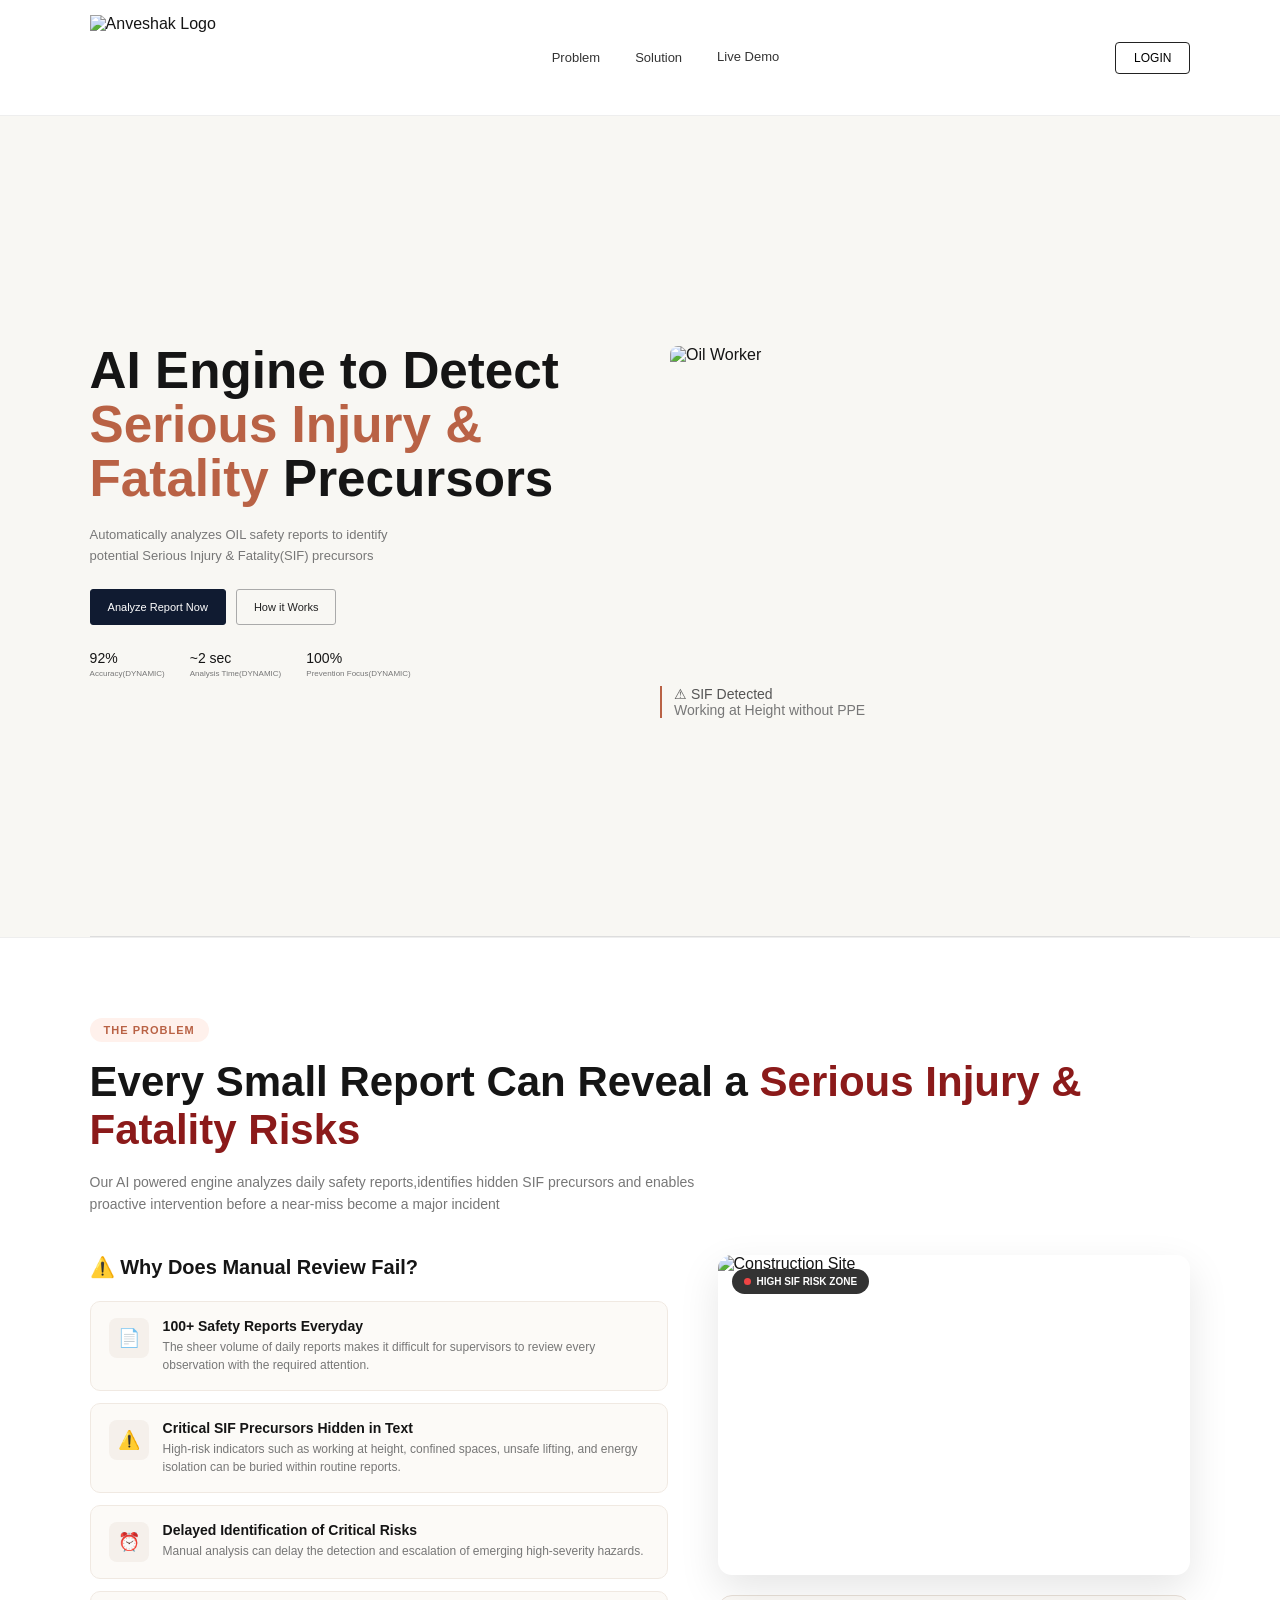
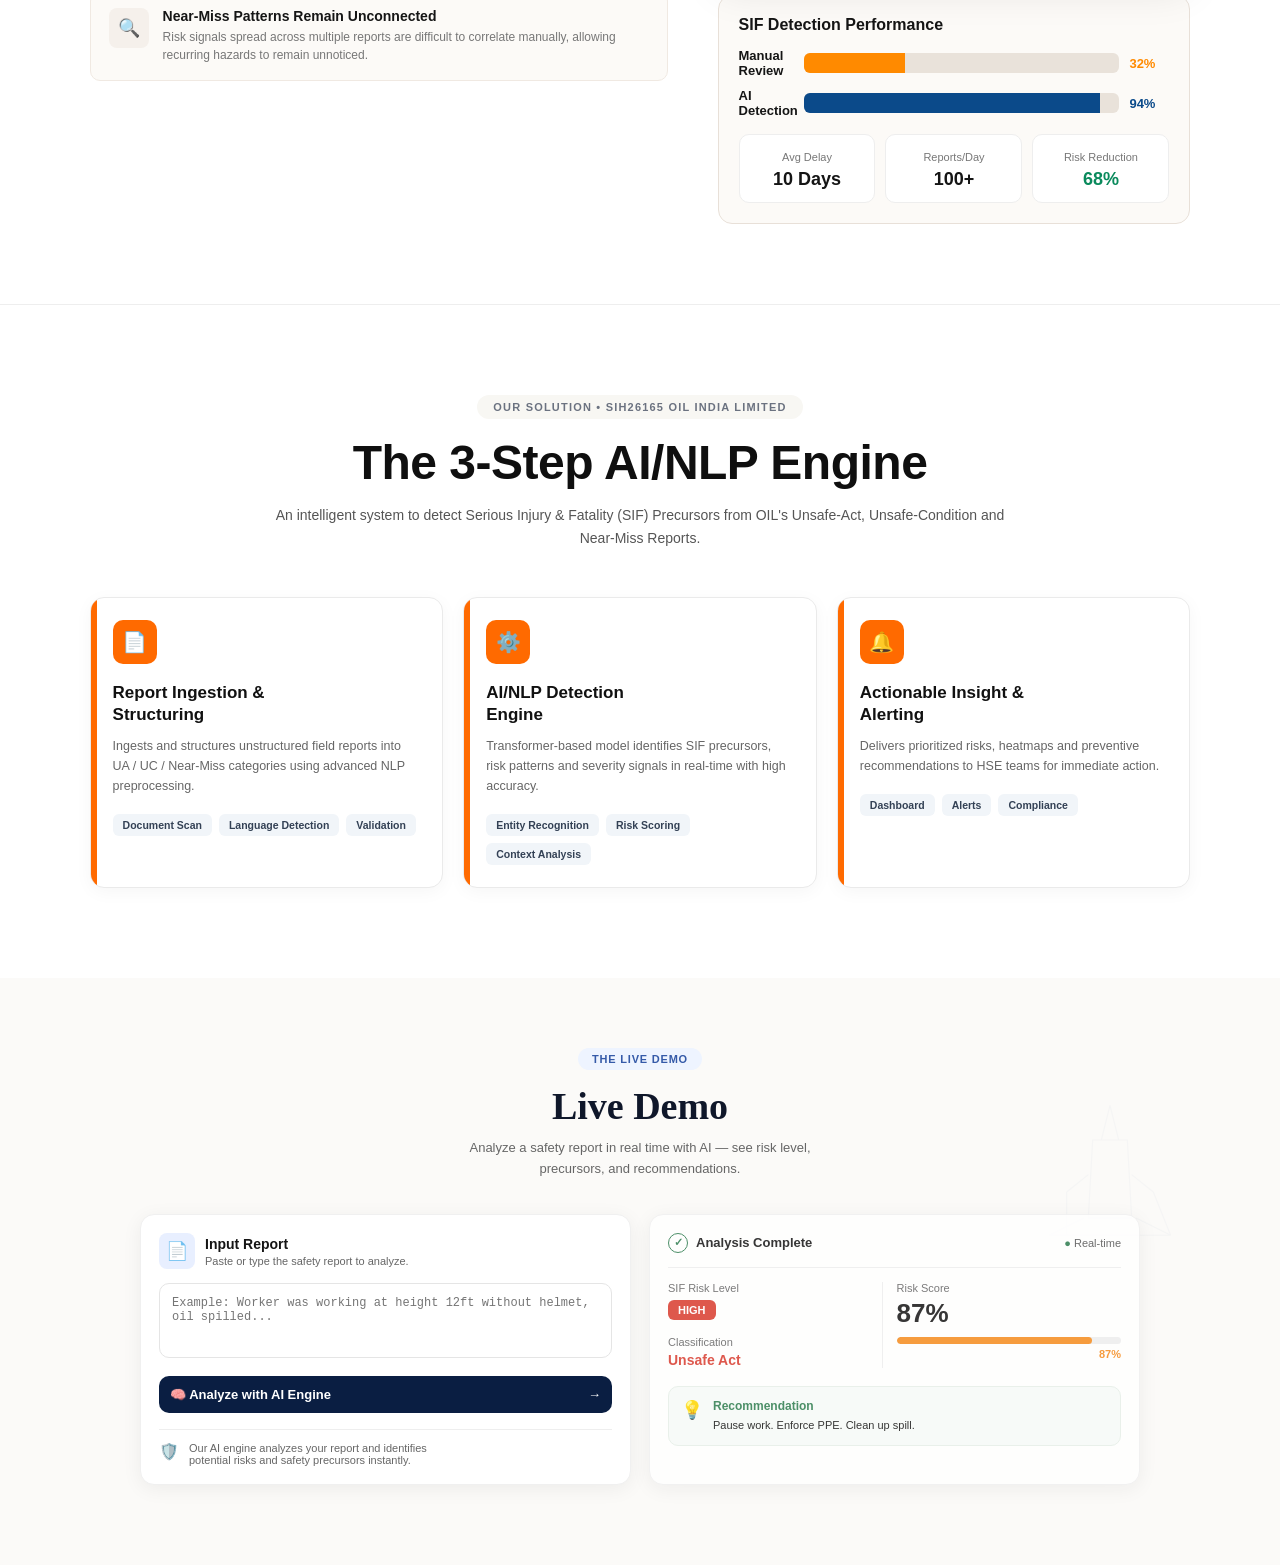
==== index.html @ 00604337 "add index.html" ====
<!DOCTYPE html>
<html lang="en">
<head>
    <meta charset="UTF-8">
    <meta name="viewport" content="width=device-width, initial-scale=1.0">
    <title>Anveshak</title>
    <style>
        *{margin:0;padding:0;box-sizing:border-box}body{font-family:Arial,Helvetica,sans-serif;background:#f8f7f3;color:#151515;overflow-x:hidden}
        header{width:100%;padding:15px 7%;display:flex;align-items:center;justify-content:space-between;background:#fff;position:sticky;top:0;z-index:100;border-bottom:1px solid #eee}
        .logo-img{height:85px;width:auto;object-fit:contain}
        nav{display:flex;gap:35px;align-items:center}
        nav a{text-decoration:none;color:#333;font-size:13px;font-weight:400;transition:.3s}
        nav a:hover{color:#b55e42}
        nav a.active{color:#333;font-weight:400;border-bottom:none;padding-bottom:3px}
        .login-btn{padding:8px 18px;border:1px solid #222;border-radius:4px;background:transparent;cursor:pointer;font-size:12px}
        .hero{min-height:calc(100vh - 80px);display:flex;align-items:center;justify-content:space-between;gap:60px;padding:50px 7% 80px}
        .hero-content{width:48%}.hero-title{font-size:clamp(32px,4vw,52px);line-height:1.05;font-weight:700;margin-bottom:20px}.hero-title .orange{color:#b96245}
        .description{max-width:560px;color:#777;font-size:13px;line-height:1.6;margin-bottom:22px}
        .buttons{display:flex;gap:10px;margin-bottom:25px}.primary-btn,.secondary-btn{padding:11px 17px;border-radius:3px;font-size:11px;cursor:pointer;transition:.3s}
        .primary-btn{background:#101b31;color:#fff;border:1px solid #101b31}.primary-btn:hover{background:#24324e}
        .secondary-btn{background:transparent;color:#222;border:1px solid #aaa}.secondary-btn:hover{background:#eee}
        .stats{display:flex;gap:25px}.stat{display:flex;flex-direction:column}.stat-number{font-size:14px;font-weight:500;margin-bottom:3px}.stat-label{font-size:8px;color:#777}
        .hero-image-section{width:48%;position:relative}.image-box{width:100%;height:330px;overflow:hidden;position:relative;border-radius:8px}.image-box img{width:100%;height:100%;object-fit:cover;display:block}
        .image-caption{position:absolute;left:-10px;bottom:-42px;border-left:2px solid #b96245;padding-left:12px;font-size:14px;color:#777}.image-caption strong{color:#555;font-weight:500}
        .bottom-line{width:86%;height:1px;background:#ddd;margin:0 auto}
        @media (max-width:850px){header{padding:14px 5%}nav{gap:15px}.hero{flex-direction:column;padding:40px 5%}.hero-content,.hero-image-section{width:100%}.hero-title{font-size:38px}.image-box{height:300px}.logo-img{height:60px}}
        @media (max-width:550px){nav{display:none}.hero-title{font-size:32px}.stats{gap:18px}.image-box{height:230px}}
        .slide2-problem{padding:80px 7%;background:#fff;border-top:1px solid #eee}
        .slide2-badge{display:inline-block;background:#fff1ec;color:#b96245;padding:6px 14px;border-radius:20px;font-size:11px;font-weight:800;letter-spacing:1px}
        .slide2-title{font-size:clamp(28px,3.5vw,42px);font-weight:800;line-height:1.15;margin:16px 0}.slide2-title span{color:#8b1a1a}
        .slide2-subtitle{color:#777;font-size:14px;line-height:1.6;margin-bottom:40px;max-width:650px}
        .slide2-grid{display:grid;grid-template-columns:1.1fr 0.9fr;gap:50px;align-items:start}
        .slide2-review-title{font-size:20px;font-weight:700;margin-bottom:22px}
        .slide2-card{display:flex;gap:14px;padding:16px 18px;border:1px solid #f0e9e2;border-radius:10px;background:#fcfaf7;margin-bottom:12px;transition:.3s}
        .slide2-icon{min-width:40px;height:40px;border-radius:8px;display:grid;place-items:center;font-size:18px;background:#f5f0eb}
        .slide2-card h4{font-size:14px;font-weight:600;margin-bottom:4px}.slide2-card p{font-size:12px;color:#777;line-height:1.5}
        .slide2-img-box{width:100%;height:320px;border-radius:14px;overflow:hidden;position:relative;box-shadow:0 15px 40px rgba(0,0,0,.1)}.slide2-img-box img{width:100%;height:100%;object-fit:cover}
        .slide2-risk{position:absolute;top:14px;left:14px;background:rgba(0,0,0,.8);color:#fff;padding:7px 12px;border-radius:20px;font-size:10px;font-weight:600;display:flex;align-items:center;gap:6px}
        .slide2-dot{width:7px;height:7px;background:#ef4444;border-radius:50%;animation:slide2blink 1.5s infinite}@keyframes slide2blink{0%,100%{opacity:1}50%{opacity:.3}}
        .analytics-box{margin-top:20px;border:1px solid #e8e0d8;border-radius:14px;padding:20px;background:#fcfaf7}
        .analytics-title{font-size:16px;font-weight:700;margin-bottom:14px}.bar-row{display:flex;align-items:center;gap:10px;margin-bottom:10px;font-size:13px}
        .bar-label{width:55px;font-weight:600}.bar-track{flex:1;height:20px;background:#e9e2da;border-radius:6px;overflow:hidden}
        .bar-fill-manual{width:32%;height:100%;background:#ff8a00}.bar-fill-ai{width:94%;height:100%;background:#0b4a8a}.bar-value{width:40px;font-weight:700}
        .stats-mini{display:grid;grid-template-columns:repeat(3,1fr);gap:10px;margin-top:16px}.mini-card{background:#fff;border:1px solid #eee;border-radius:10px;padding:12px;text-align:center}.mini-card small{font-size:11px;color:#777}.mini-card b{display:block;font-size:18px;margin-top:4px}
        @media(max-width:850px){.slide2-grid{grid-template-columns:1fr}.slide2-img-box{height:300px}}
        .slide3-solution{padding:90px 7%;background:#fff;border-top:1px solid #eee;text-align:center}
        .slide3-badge{display:inline-block;background:#f8f7f3;color:#6b7280;padding:6px 16px;border-radius:20px;font-size:11px;font-weight:700;letter-spacing:1.2px;margin-bottom:18px}
        .slide3-title{font-size:clamp(32px,4vw,48px);font-weight:900;color:#0f0f0f;line-height:1.1;margin-bottom:14px;letter-spacing:-0.5px}
        .slide3-subtitle{color:#555;font-size:14px;line-height:1.6;max-width:760px;margin:0 auto 48px auto}
        .slide3-grid{display:grid;grid-template-columns:repeat(3,1fr);gap:20px;text-align:left}
        .slide3-card{border:1px solid #eaeaea;border-radius:14px;background:#fff;padding:22px;position:relative;overflow:hidden;box-shadow:0 4px 18px rgba(0,0,0,.04);transition:.4s}
        .slide3-card:hover{box-shadow:0 12px 30px rgba(0,0,0,.08);transform:translateY(-4px)}
        .slide3-card::before{content:'';position:absolute;left:0;top:0;width:6px;height:100%;background:#ff6a00}
        .slide3-icon{width:44px;height:44px;border-radius:10px;background:#ff6a00;display:grid;place-items:center;color:#fff;font-size:20px;margin-bottom:18px}
        .slide3-card h3{font-size:17px;font-weight:800;line-height:1.3;margin-bottom:10px;color:#111}
        .slide3-card p{font-size:12.5px;color:#666;line-height:1.6;margin-bottom:18px}
        .slide3-tags{display:flex;flex-wrap:wrap;gap:7px}
        .slide3-tag{font-size:10.5px;background:#f1f5f9;color:#334155;padding:5px 10px;border-radius:6px;font-weight:600}
        @media(max-width:950px){.slide3-grid{grid-template-columns:1fr;max-width:520px;margin:0 auto}}
        .slide4-live{padding:70px 7% 80px;background:#fbfaf8;border-top:none !important;border-bottom:none !important;position:relative;overflow:hidden;text-align:center}
        .slide4-badge{display:inline-block;background:#eef4ff;color:#355aa8;padding:5px 14px;border-radius:20px;font-size:11px;font-weight:700;letter-spacing:.8px;margin-bottom:14px}
        .slide4-title{font-family:Georgia,serif;font-size:38px;font-weight:900;color:#0f172a;margin-bottom:10px}
        .slide4-sub{color:#666;font-size:13px;line-height:1.6;margin-bottom:34px}
        .slide4-rig{position:absolute;right:40px;top:110px;width:260px;opacity:.12;pointer-events:none}
        .slide4-grid{display:grid;grid-template-columns:1fr 1fr;gap:18px;max-width:1000px;margin:0 auto;text-align:left}
        .slide4-card{background:#fff;border-radius:14px;padding:18px;box-shadow:0 4px 20px rgba(0,0,0,.06);border:1px solid #f0f0f0;transition:.4s}
        .slide4-card:hover{transform:translateY(-4px)}
        .slide4-icon{width:36px;height:36px;background:#e8efff;border-radius:8px;display:grid;place-items:center;font-size:18px}
        .slide4-textarea{width:100%;margin-top:14px;background:#fff;border:1px solid #e5e5e5;border-radius:10px;padding:12px;font-size:12px;min-height:75px;outline:none;resize:none}
        .slide4-btn{width:100%;margin-top:14px;background:#0a1e42;color:#fff;padding:11px;border:none;border-radius:10px;font-weight:700;font-size:13px;display:flex;justify-content:space-between;align-items:center;cursor:pointer;transition:.3s}
        .slide4-btn:hover{transform:translateY(-2px);background:#122a5a}
        .slide4-small{font-size:11px;color:#666}
        .slide4-high{background:#d93c2f;color:#fff;padding:4px 10px;border-radius:6px;font-size:11px;font-weight:700;display:inline-block}
        .slide4-bar{width:100%;height:7px;background:#eee;border-radius:10px;margin-top:8px;overflow:hidden}.slide4-fill{width:0%;height:100%;background:#f68c1e;border-radius:10px;transition:1.2s}
        .slide4-reco{margin-top:18px;background:#f7fbf8;border:1px solid #e6efe8;border-radius:10px;padding:12px;display:flex;gap:10px}
        @media(max-width:850px){.slide4-grid{grid-template-columns:1fr}.slide4-title{font-size:28px}.slide4-rig{display:none}}

        /* ===== VIDEO WALI ANIMATION - SIRF YE ADD KIYA ===== */
        @keyframes fadeUp{from{opacity:0;transform:translateY(30px)}to{opacity:1;transform:translateY(0)}}
        @keyframes slideRight{from{opacity:0;transform:translateX(40px)}to{opacity:1;transform:translateX(0)}}
        @keyframes zoomSlow{from{transform:scale(1.08)}to{transform:scale(1)}}
        .reveal{opacity:0;transform:translateY(28px);transition:0.75s cubic-bezier(.2,.8,.2,1)}
        .reveal.active{opacity:1;transform:translateY(0)}
        .reveal-d1{transition-delay:.1s}.reveal-d2{transition-delay:.2s}.reveal-d3{transition-delay:.3s}.reveal-d4{transition-delay:.4s}
        .hero-title{animation:fadeUp .9s ease both}.description{animation:fadeUp .9s .15s both}.buttons{animation:fadeUp .9s .3s both}.stats{animation:fadeUp .9s .45s both}
        .hero-image-section{animation:slideRight 1s .25s both}.image-box img{animation:zoomSlow 3s ease both}
    </style>
</head>
<body>
    <header>
        <img src="logo.png" alt="Anveshak Logo" class="logo-img">
        <nav>
            <a href="#problem">Problem</a>
            <a href="#solution">Solution</a>
            <a href="#live" class="active">Live Demo</a>
        </nav>
        <button class="login-btn" onclick="loginAlert()">LOGIN</button>
    </header>

    <main>
        <section class="hero">
            <div class="hero-content">
                <h1 class="hero-title">AI Engine to Detect <span class="orange">Serious Injury & Fatality</span> Precursors</h1>
                <p class="description">Automatically analyzes OIL safety reports to identify<br>potential Serious Injury & Fatality(SIF) precursors</p>
                <div class="buttons">
                    <button class="primary-btn" onclick="document.getElementById('live').scrollIntoView({behavior:'smooth'})">Analyze Report Now</button>
                    <button class="secondary-btn" onclick="howItWorks()">How it Works</button>
                </div>
                <div class="stats">
                    <div class="stat"><span class="stat-number">92%</span><span class="stat-label">Accuracy(DYNAMIC)</span></div>
                    <div class="stat"><span class="stat-number">~2 sec</span><span class="stat-label">Analysis Time(DYNAMIC)</span></div>
                    <div class="stat"><span class="stat-number">100%</span><span class="stat-label">Prevention Focus(DYNAMIC)</span></div>
                </div>
            </div>
            <div class="hero-image-section">
                <div class="image-box"><img src="https://images.unsplash.com/photo-1577199001468-44c049e7603f?q=80&w=1170&auto=format&fit=crop" alt="Oil Worker"></div>
                <div class="image-caption"><strong>⚠ SIF Detected</strong><br>Working at Height without PPE</div>
            </div>
        </section>
        <div class="bottom-line"></div>

        <section class="slide2-problem" id="problem">
            <span class="slide2-badge reveal">THE PROBLEM</span>
            <h2 class="slide2-title reveal reveal-d1">Every Small Report Can Reveal a <span>Serious Injury & Fatality Risks</span></h2>
            <p class="slide2-subtitle reveal reveal-d2">Our AI powered engine analyzes daily safety reports,identifies hidden SIF precursors and enables proactive intervention before a near-miss become a major incident</p>
            <div class="slide2-grid">
                <div>
                    <h3 class="slide2-review-title reveal">⚠️ Why Does Manual Review Fail?</h3>
                    <div class="slide2-card reveal"><div class="slide2-icon">📄</div><div><h4>100+ Safety Reports Everyday</h4><p>The sheer volume of daily reports makes it difficult for supervisors to review every observation with the required attention.</p></div></div>
                    <div class="slide2-card reveal reveal-d1"><div class="slide2-icon">⚠️</div><div><h4>Critical SIF Precursors Hidden in Text</h4><p>High-risk indicators such as working at height, confined spaces, unsafe lifting, and energy isolation can be buried within routine reports.</p></div></div>
                    <div class="slide2-card reveal reveal-d2"><div class="slide2-icon">⏰</div><div><h4>Delayed Identification of Critical Risks</h4><p>Manual analysis can delay the detection and escalation of emerging high-severity hazards.</p></div></div>
                    <div class="slide2-card reveal reveal-d3"><div class="slide2-icon">🔍</div><div><h4>Near-Miss Patterns Remain Unconnected</h4><p>Risk signals spread across multiple reports are difficult to correlate manually, allowing recurring hazards to remain unnoticed.</p></div></div>
                </div>
                <div class="reveal reveal-d2">
                    <div class="slide2-img-box">
                        <img src="https://plus.unsplash.com/premium_photo-1682144333631-eac578433ea1?q=80&w=1170&auto=format&fit=crop" alt="Construction Site">
                        <div class="slide2-risk"><span class="slide2-dot"></span> HIGH SIF RISK ZONE</div>
                    </div>
                    <div class="analytics-box">
                        <div class="analytics-title">SIF Detection Performance</div>
                        <div class="bar-row"><span class="bar-label">Manual Review</span><div class="bar-track"><div class="bar-fill-manual"></div></div><span class="bar-value" style="color:#ff8a00">32%</span></div>
                        <div class="bar-row"><span class="bar-label">AI Detection</span><div class="bar-track"><div class="bar-fill-ai"></div></div><span class="bar-value" style="color:#0b4a8a">94%</span></div>
                        <div class="stats-mini">
                            <div class="mini-card"><small>Avg Delay</small><b>10 Days</b></div>
                            <div class="mini-card"><small>Reports/Day</small><b>100+</b></div>
                            <div class="mini-card"><small>Risk Reduction</small><b style="color:#0a8a5c">68%</b></div>
                        </div>
                    </div>
                </div>
            </div>
        </section>

        <section class="slide3-solution reveal" id="solution">
            <div class="slide3-badge">OUR SOLUTION • SIH26165 OIL INDIA LIMITED</div>
            <h2 class="slide3-title reveal">The 3-Step AI/NLP Engine</h2>
            <p class="slide3-subtitle reveal reveal-d1">An intelligent system to detect Serious Injury & Fatality (SIF) Precursors from OIL's Unsafe-Act, Unsafe-Condition and Near-Miss Reports.</p>
            <div class="slide3-grid">
                <div class="slide3-card reveal"><div class="slide3-icon">📄</div><h3>Report Ingestion &<br>Structuring</h3><p>Ingests and structures unstructured field reports into UA / UC / Near-Miss categories using advanced NLP preprocessing.</p><div class="slide3-tags"><span class="slide3-tag">Document Scan</span><span class="slide3-tag">Language Detection</span><span class="slide3-tag">Validation</span></div></div>
                <div class="slide3-card reveal reveal-d1"><div class="slide3-icon">⚙️</div><h3>AI/NLP Detection<br>Engine</h3><p>Transformer-based model identifies SIF precursors, risk patterns and severity signals in real-time with high accuracy.</p><div class="slide3-tags"><span class="slide3-tag">Entity Recognition</span><span class="slide3-tag">Risk Scoring</span><span class="slide3-tag">Context Analysis</span></div></div>
                <div class="slide3-card reveal reveal-d2"><div class="slide3-icon">🔔</div><h3>Actionable Insight &<br>Alerting</h3><p>Delivers prioritized risks, heatmaps and preventive recommendations to HSE teams for immediate action.</p><div class="slide3-tags"><span class="slide3-tag">Dashboard</span><span class="slide3-tag">Alerts</span><span class="slide3-tag">Compliance</span></div></div>
            </div>
        </section>

        <section class="slide4-live reveal" id="live">
            <svg class="slide4-rig" viewBox="0 0 300 200" fill="none"><g stroke="#aab9d1" stroke-width="1.2" opacity="0.6"><path d="M150 20 L140 60 L160 60 L150 20 M130 60 L170 60 L175 150 L125 150 Z M125 100 L100 120 M175 100 L200 120 M120 150 L80 170 M180 150 L220 170 M100 120 L100 170 M200 120 L220 170 M80 170 L220 170"/></g></svg>
            <div class="slide4-badge">THE LIVE DEMO</div>
            <h2 class="slide4-title">Live Demo</h2>
            <p class="slide4-sub">Analyze a safety report in real time with AI — see risk level,<br>precursors, and recommendations.</p>

            <div class="slide4-grid">
                <div class="slide4-card reveal">
                    <div style="display:flex;gap:10px;align-items:center"><div class="slide4-icon">📄</div><div><b style="font-size:14px;font-weight:700">Input Report</b><div class="slide4-small" style="margin-top:2px">Paste or type the safety report to analyze.</div></div></div>
                    <textarea class="slide4-textarea" id="liveInput" placeholder="Example: Worker was working at height 12ft without helmet, oil spilled..."></textarea>
                    <button class="slide4-btn" onclick="analyzeLive()"><span>🧠 Analyze with AI Engine</span><span>→</span></button>
                    <div style="margin-top:16px;border-top:1px solid #eee;padding-top:12px;display:flex;gap:10px"><div>🛡️</div><div class="slide4-small">Our AI engine analyzes your report and identifies<br>potential risks and safety precursors instantly.</div></div>
                </div>

                <div class="slide4-card reveal reveal-d1" id="liveResult" style="opacity:0.85">
                    <div style="display:flex;justify-content:space-between;align-items:center"><div style="display:flex;gap:8px;align-items:center;font-weight:700;font-size:13px"><span style="width:20px;height:20px;border:1.5px solid #2e7d4f;border-radius:50%;display:grid;place-items:center;color:#2e7d4f;font-size:11px">✓</span> Analysis Complete</div><span style="font-size:11px;color:#555"><span style="color:#2e7d4f">●</span> Real-time</span></div>
                    <div style="border-top:1px solid #eee;margin:14px 0"></div>
                    <div style="display:grid;grid-template-columns:1fr 1.2fr;gap:14px">
                        <div><div class="slide4-small">SIF Risk Level</div><div style="margin-top:6px"><span class="slide4-high" id="liveRisk">HIGH</span></div><div style="margin-top:16px"><div class="slide4-small">Classification</div><div style="color:#d93c2f;font-weight:800;margin-top:4px;font-size:14px">Unsafe Act</div></div></div>
                        <div style="border-left:1px solid #eee;padding-left:14px"><div class="slide4-small">Risk Score</div><div style="font-size:26px;font-weight:900;margin-top:4px" id="liveScore">87%</div><div class="slide4-bar"><div class="slide4-fill" id="liveFill"></div></div><div style="text-align:right;color:#f68c1e;font-size:11px;font-weight:700;margin-top:4px">87%</div></div>
                    </div>
                    <div class="slide4-reco"><div style="font-size:18px">💡</div><div><div style="color:#2e7d4f;font-size:12px;font-weight:700">Recommendation</div><div style="font-size:11px;margin-top:4px;line-height:1.5">Pause work. Enforce PPE. Clean up spill.</div></div></div>
                </div>
            </div>
        </section>
    </main>

    <script>
        function howItWorks(){alert("AI analyzes Unsafe Acts, Unsafe Conditions and Near-Miss reports using NLP.")}
        function loginAlert(){alert("Login page will open here.")}
        function analyzeLive(){
            let t=document.getElementById('liveInput').value.trim();
            if(!t){alert('Please paste a report');return;}
            let s=t.toLowerCase().includes('height')||t.toLowerCase().includes('helmet')?87:68;
            document.getElementById('liveResult').style.opacity='1';
            document.getElementById('liveScore').innerText=s+'%';
            document.getElementById('liveFill').style.width=s+'%';
            document.getElementById('liveRisk').innerText=s>80?'HIGH':'MEDIUM';
            document.getElementById('liveRisk').style.background=s>80?'#d93c2f':'#e67e22';
        }
        const reveals=document.querySelectorAll('.reveal');
        const obs=new IntersectionObserver((entries)=>{
            entries.forEach(e=>{
                if(e.isIntersecting){e.target.classList.add('active');obs.unobserve(e.target);}
            });
        },{threshold:0.15});
        reveals.forEach(r=>obs.observe(r));
        window.addEventListener('load',()=>{
            setTimeout(()=>{document.getElementById('liveFill').style.width='87%'},800);
        });
    </script>
</body>
</html>
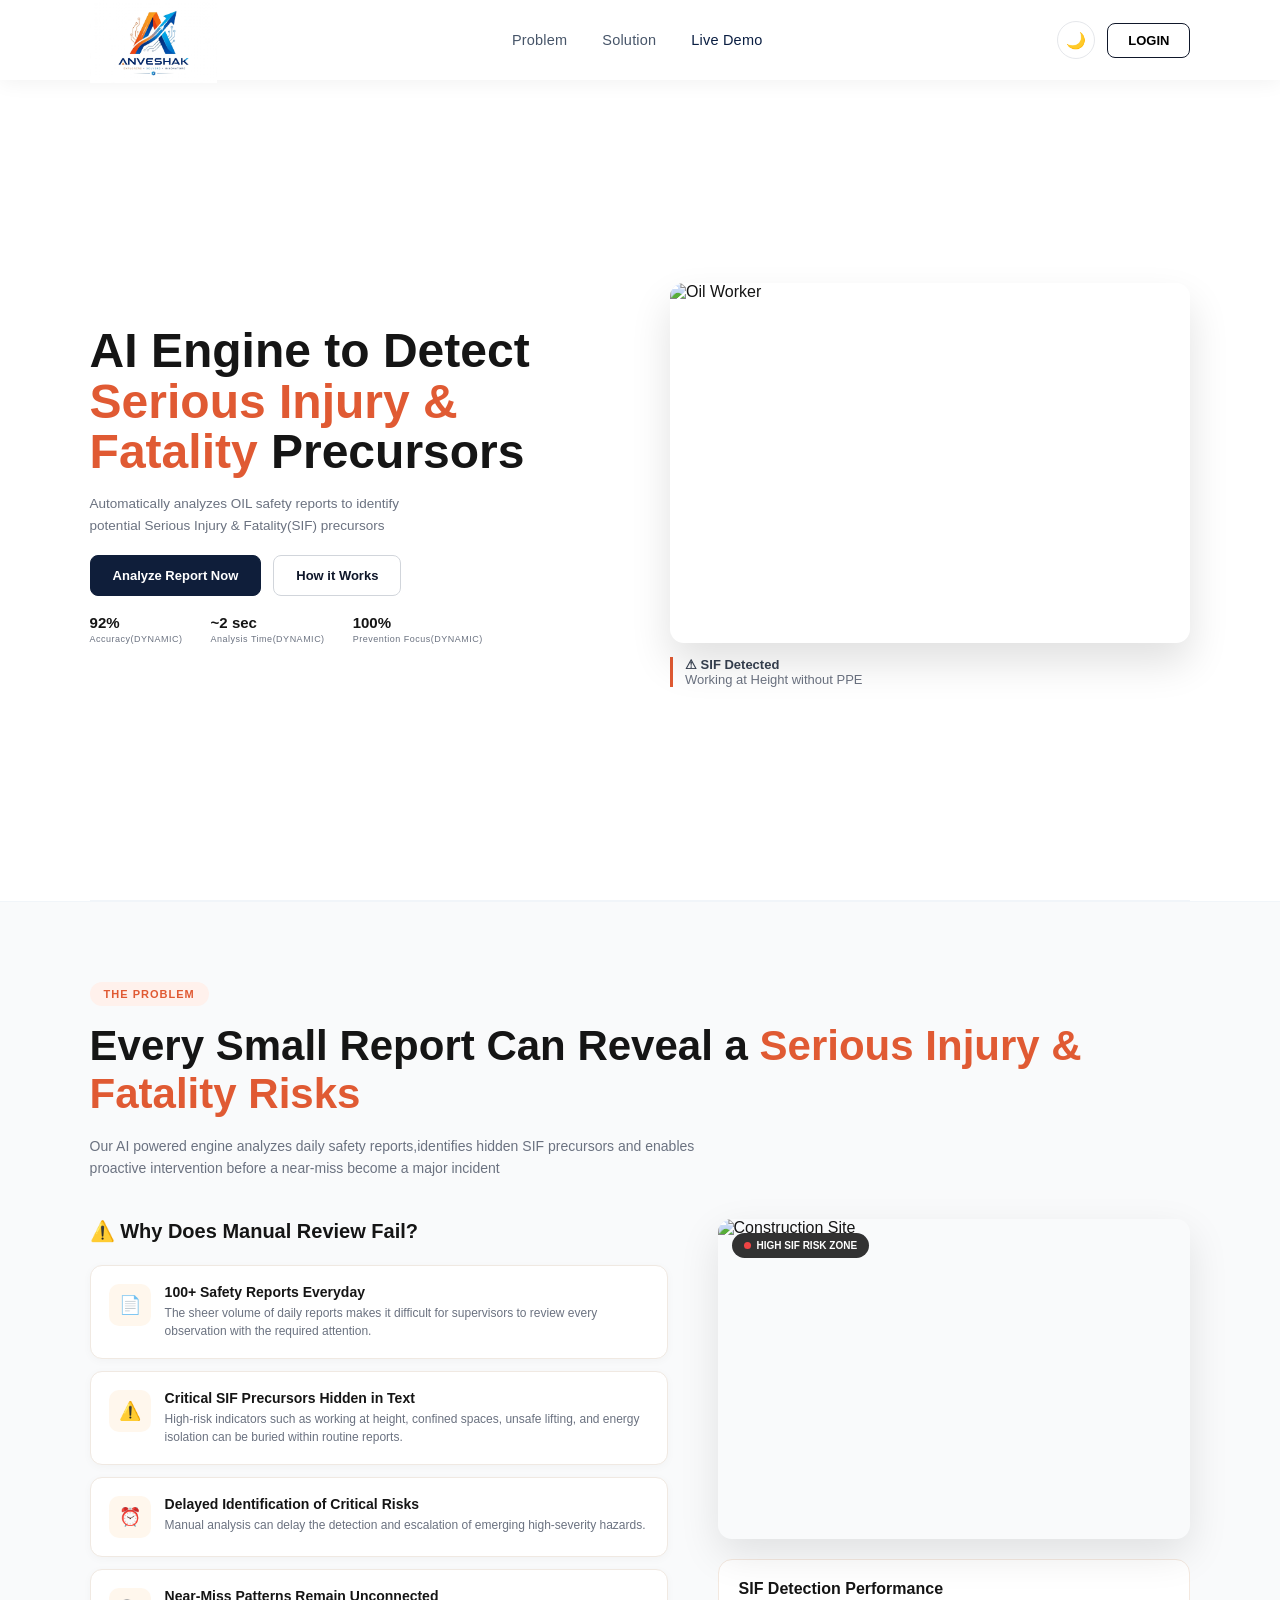
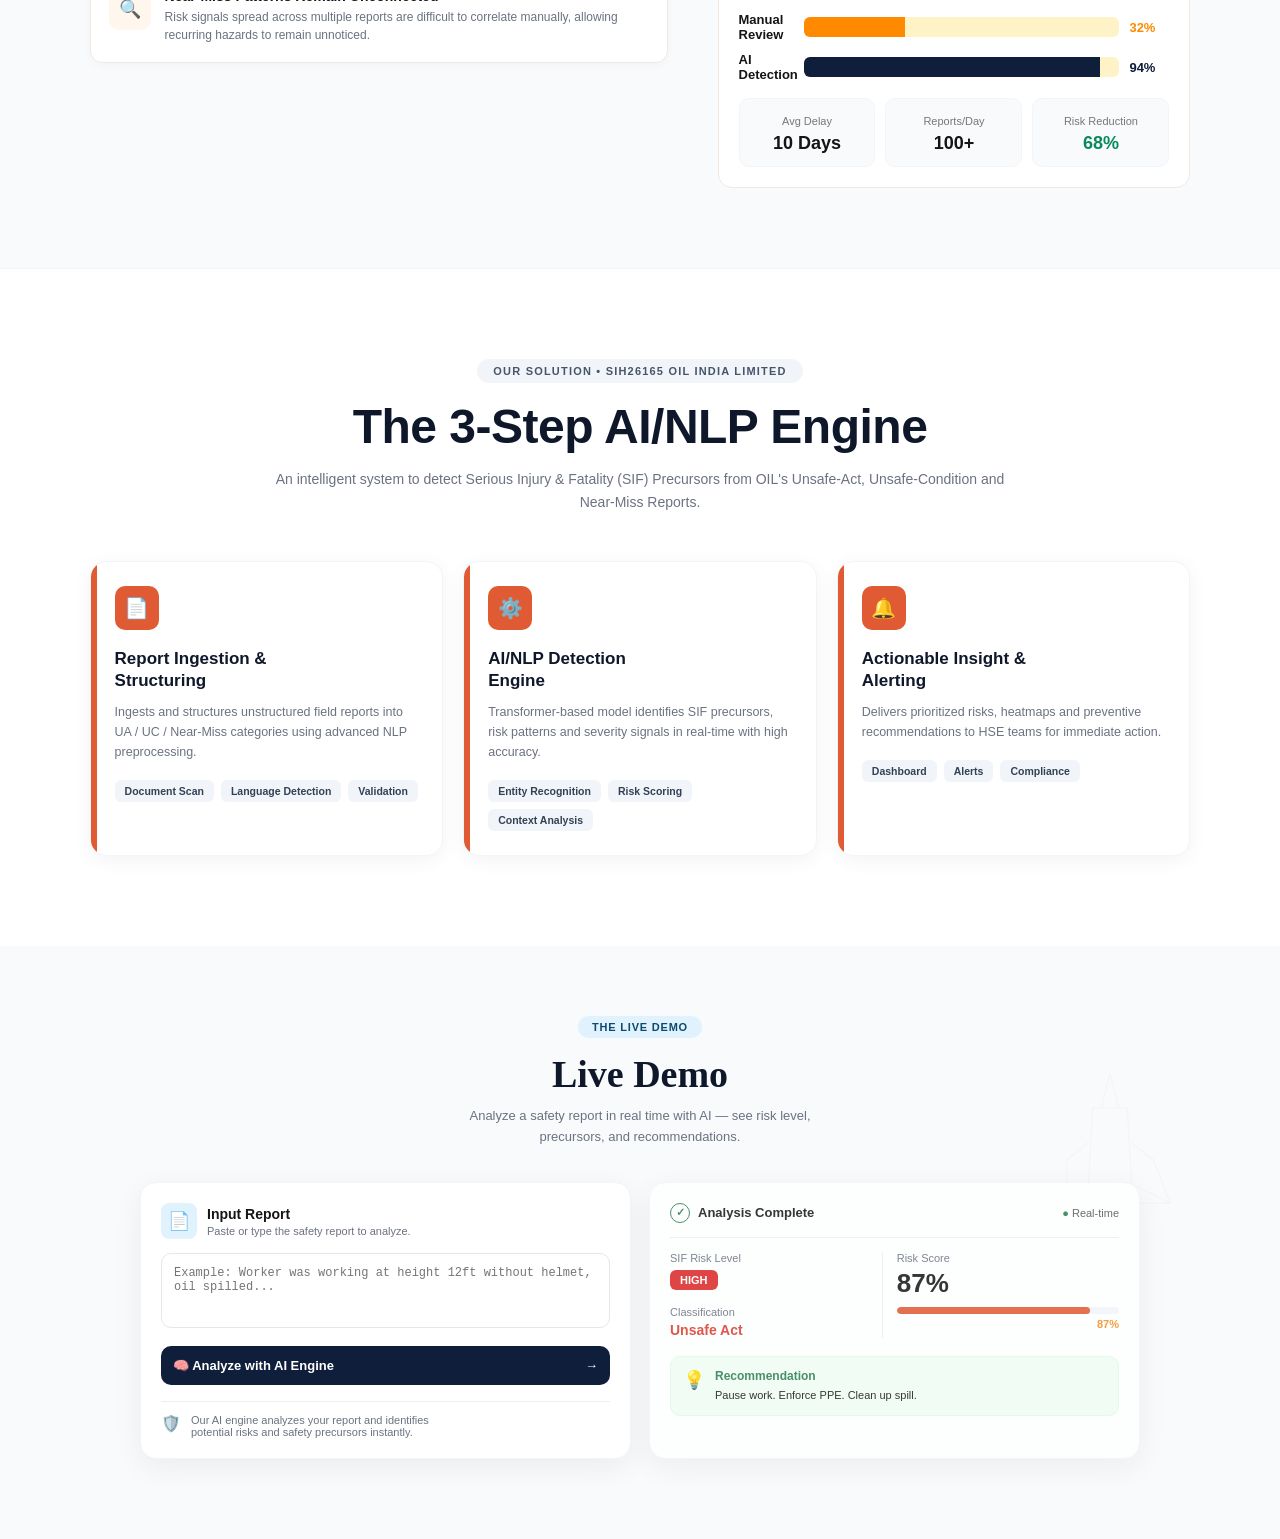
==== commit 60992f03: "copy final fix to index" ====
--- a/index.html
+++ b/index.html
@@ -5,77 +5,73 @@
     <meta name="viewport" content="width=device-width, initial-scale=1.0">
     <title>Anveshak</title>
     <style>
-        *{margin:0;padding:0;box-sizing:border-box}body{font-family:Arial,Helvetica,sans-serif;background:#f8f7f3;color:#151515;overflow-x:hidden}
-        header{width:100%;padding:15px 7%;display:flex;align-items:center;justify-content:space-between;background:#fff;position:sticky;top:0;z-index:100;border-bottom:1px solid #eee}
+        *{margin:0;padding:0;box-sizing:border-box}
+        body{font-family:Arial,Helvetica,sans-serif;background:#ffffff;color:#151515;overflow-x:hidden;transition:background .3s,color .3s}
+        header{width:100%;height:80px;padding:0 7%;display:flex;align-items:center;justify-content:space-between;background:#fff;position:sticky;top:0;z-index:100;box-shadow:0 2px 20px rgba(0,0,0,.06);border-bottom:none}
         .logo-img{height:85px;width:auto;object-fit:contain}
         nav{display:flex;gap:35px;align-items:center}
-        nav a{text-decoration:none;color:#333;font-size:13px;font-weight:400;transition:.3s}
-        nav a:hover{color:#b55e42}
-        nav a.active{color:#333;font-weight:400;border-bottom:none;padding-bottom:3px}
-        .login-btn{padding:8px 18px;border:1px solid #222;border-radius:4px;background:transparent;cursor:pointer;font-size:12px}
-        .hero{min-height:calc(100vh - 80px);display:flex;align-items:center;justify-content:space-between;gap:60px;padding:50px 7% 80px}
-        .hero-content{width:48%}.hero-title{font-size:clamp(32px,4vw,52px);line-height:1.05;font-weight:700;margin-bottom:20px}.hero-title .orange{color:#b96245}
-        .description{max-width:560px;color:#777;font-size:13px;line-height:1.6;margin-bottom:22px}
-        .buttons{display:flex;gap:10px;margin-bottom:25px}.primary-btn,.secondary-btn{padding:11px 17px;border-radius:3px;font-size:11px;cursor:pointer;transition:.3s}
-        .primary-btn{background:#101b31;color:#fff;border:1px solid #101b31}.primary-btn:hover{background:#24324e}
-        .secondary-btn{background:transparent;color:#222;border:1px solid #aaa}.secondary-btn:hover{background:#eee}
-        .stats{display:flex;gap:25px}.stat{display:flex;flex-direction:column}.stat-number{font-size:14px;font-weight:500;margin-bottom:3px}.stat-label{font-size:8px;color:#777}
-        .hero-image-section{width:48%;position:relative}.image-box{width:100%;height:330px;overflow:hidden;position:relative;border-radius:8px}.image-box img{width:100%;height:100%;object-fit:cover;display:block}
-        .image-caption{position:absolute;left:-10px;bottom:-42px;border-left:2px solid #b96245;padding-left:12px;font-size:14px;color:#777}.image-caption strong{color:#555;font-weight:500}
-        .bottom-line{width:86%;height:1px;background:#ddd;margin:0 auto}
-        @media (max-width:850px){header{padding:14px 5%}nav{gap:15px}.hero{flex-direction:column;padding:40px 5%}.hero-content,.hero-image-section{width:100%}.hero-title{font-size:38px}.image-box{height:300px}.logo-img{height:60px}}
-        @media (max-width:550px){nav{display:none}.hero-title{font-size:32px}.stats{gap:18px}.image-box{height:230px}}
-        .slide2-problem{padding:80px 7%;background:#fff;border-top:1px solid #eee}
-        .slide2-badge{display:inline-block;background:#fff1ec;color:#b96245;padding:6px 14px;border-radius:20px;font-size:11px;font-weight:800;letter-spacing:1px}
-        .slide2-title{font-size:clamp(28px,3.5vw,42px);font-weight:800;line-height:1.15;margin:16px 0}.slide2-title span{color:#8b1a1a}
-        .slide2-subtitle{color:#777;font-size:14px;line-height:1.6;margin-bottom:40px;max-width:650px}
+        nav a{text-decoration:none;color:#475569;font-size:14.5px;font-weight:500;letter-spacing:0.2px;transition:.3s}
+        nav a:hover{color:#0a1e42}
+        nav a.active{color:#0a1e42;font-weight:400;border-bottom:none;padding-bottom:0}
+        .login-btn{padding:9px 20px;border:1.5px solid #0f172a;border-radius:8px;background:transparent;cursor:pointer;font-size:13px;font-weight:600;transition:.3s}
+        .theme-btn{width:38px;height:38px;border-radius:50%;border:1px solid #e5e7eb;background:#fff;cursor:pointer;font-size:16px;display:grid;place-items:center;transition:.3s}
+        .theme-btn:hover{background:#f3f4f6}
+        .hero{height:calc(100vh - 80px);min-height:520px;display:flex;align-items:center;justify-content:space-between;gap:60px;padding:15px 7% 25px;overflow:hidden}
+        .hero-content{width:48%}.hero-title{font-size:clamp(32px,4vw,48px);line-height:1.05;font-weight:800;margin-bottom:16px}.hero-title .orange{color:#e05a33}
+        .description{max-width:560px;color:#6b7280;font-size:13.5px;line-height:1.6;margin-bottom:18px}
+        .buttons{display:flex;gap:12px;margin-bottom:18px}.primary-btn,.secondary-btn{padding:12px 22px;border-radius:8px;font-size:13px;font-weight:600;cursor:pointer;transition:.3s}
+        .primary-btn{background:#0f1e3a;color:#fff;border:1px solid #0f1e3a}.primary-btn:hover{background:#1e293b}
+        .secondary-btn{background:#fff;color:#0f172a;border:1.5px solid #d1d5db}.secondary-btn:hover{background:#f8fafc}
+        .stats{display:flex;gap:28px}.stat{display:flex;flex-direction:column}.stat-number{font-size:15px;font-weight:700;margin-bottom:3px}.stat-label{font-size:9px;color:#6b7280;letter-spacing:.5px}
+        .hero-image-section{width:48%;position:relative}.image-box{width:100%;height:360px;overflow:hidden;position:relative;border-radius:14px;box-shadow:0 20px 40px rgba(0,0,0,.12)}.image-box img{width:100%;height:100%;object-fit:cover;display:block}
+        .image-caption{margin-top:14px;border-left:3px solid #e05a33;padding-left:12px;font-size:13px;color:#6b7280}.image-caption strong{color:#374151;font-weight:600}
+        .bottom-line{width:86%;height:1px;background:#f1f5f9;margin:0 auto}
+        .slide2-problem{padding:80px 7%;background:#f9fafb;border-top:1px solid #f1f5f9}
+        .slide2-badge{display:inline-block;background:#fff1ec;color:#e05a33;padding:6px 14px;border-radius:20px;font-size:11px;font-weight:800;letter-spacing:1px}
+        .slide2-title{font-size:clamp(28px,3.5vw,42px);font-weight:800;line-height:1.15;margin:16px 0}.slide2-title span{color:#e05a33}
+        .slide2-subtitle{color:#6b7280;font-size:14px;line-height:1.6;margin-bottom:40px;max-width:650px}
         .slide2-grid{display:grid;grid-template-columns:1.1fr 0.9fr;gap:50px;align-items:start}
         .slide2-review-title{font-size:20px;font-weight:700;margin-bottom:22px}
-        .slide2-card{display:flex;gap:14px;padding:16px 18px;border:1px solid #f0e9e2;border-radius:10px;background:#fcfaf7;margin-bottom:12px;transition:.3s}
-        .slide2-icon{min-width:40px;height:40px;border-radius:8px;display:grid;place-items:center;font-size:18px;background:#f5f0eb}
-        .slide2-card h4{font-size:14px;font-weight:600;margin-bottom:4px}.slide2-card p{font-size:12px;color:#777;line-height:1.5}
+        .slide2-card{display:flex;gap:14px;padding:18px;border:1px solid #f0e9e2;border-radius:12px;background:#fff;margin-bottom:12px;box-shadow:0 2px 10px rgba(0,0,0,.03);transition:.3s}
+        .slide2-icon{min-width:42px;height:42px;border-radius:10px;display:grid;place-items:center;font-size:18px;background:#fff7ed}
+        .slide2-card h4{font-size:14px;font-weight:600;margin-bottom:4px}.slide2-card p{font-size:12px;color:#6b7280;line-height:1.5}
         .slide2-img-box{width:100%;height:320px;border-radius:14px;overflow:hidden;position:relative;box-shadow:0 15px 40px rgba(0,0,0,.1)}.slide2-img-box img{width:100%;height:100%;object-fit:cover}
         .slide2-risk{position:absolute;top:14px;left:14px;background:rgba(0,0,0,.8);color:#fff;padding:7px 12px;border-radius:20px;font-size:10px;font-weight:600;display:flex;align-items:center;gap:6px}
         .slide2-dot{width:7px;height:7px;background:#ef4444;border-radius:50%;animation:slide2blink 1.5s infinite}@keyframes slide2blink{0%,100%{opacity:1}50%{opacity:.3}}
-        .analytics-box{margin-top:20px;border:1px solid #e8e0d8;border-radius:14px;padding:20px;background:#fcfaf7}
+        .analytics-box{margin-top:20px;border:1px solid #f3e8df;border-radius:14px;padding:20px;background:#fff}
         .analytics-title{font-size:16px;font-weight:700;margin-bottom:14px}.bar-row{display:flex;align-items:center;gap:10px;margin-bottom:10px;font-size:13px}
-        .bar-label{width:55px;font-weight:600}.bar-track{flex:1;height:20px;background:#e9e2da;border-radius:6px;overflow:hidden}
-        .bar-fill-manual{width:32%;height:100%;background:#ff8a00}.bar-fill-ai{width:94%;height:100%;background:#0b4a8a}.bar-value{width:40px;font-weight:700}
-        .stats-mini{display:grid;grid-template-columns:repeat(3,1fr);gap:10px;margin-top:16px}.mini-card{background:#fff;border:1px solid #eee;border-radius:10px;padding:12px;text-align:center}.mini-card small{font-size:11px;color:#777}.mini-card b{display:block;font-size:18px;margin-top:4px}
-        @media(max-width:850px){.slide2-grid{grid-template-columns:1fr}.slide2-img-box{height:300px}}
-        .slide3-solution{padding:90px 7%;background:#fff;border-top:1px solid #eee;text-align:center}
-        .slide3-badge{display:inline-block;background:#f8f7f3;color:#6b7280;padding:6px 16px;border-radius:20px;font-size:11px;font-weight:700;letter-spacing:1.2px;margin-bottom:18px}
-        .slide3-title{font-size:clamp(32px,4vw,48px);font-weight:900;color:#0f0f0f;line-height:1.1;margin-bottom:14px;letter-spacing:-0.5px}
-        .slide3-subtitle{color:#555;font-size:14px;line-height:1.6;max-width:760px;margin:0 auto 48px auto}
+        .bar-label{width:55px;font-weight:600}.bar-track{flex:1;height:20px;background:#fef3c7;border-radius:6px;overflow:hidden}
+        .bar-fill-manual{width:32%;height:100%;background:#ff8a00}.bar-fill-ai{width:94%;height:100%;background:#0f1e3a}.bar-value{width:40px;font-weight:700}
+        .stats-mini{display:grid;grid-template-columns:repeat(3,1fr);gap:10px;margin-top:16px}.mini-card{background:#f9fafb;border:1px solid #f1f5f9;border-radius:10px;padding:12px;text-align:center}.mini-card small{font-size:11px;color:#777}.mini-card b{display:block;font-size:18px;margin-top:4px}
+        .slide3-solution{padding:90px 7%;background:#fff;border-top:1px solid #f1f5f9;text-align:center}
+        .slide3-badge{display:inline-block;background:#f1f5f9;color:#475569;padding:6px 16px;border-radius:20px;font-size:11px;font-weight:700;letter-spacing:1.2px;margin-bottom:18px}
+        .slide3-title{font-size:clamp(32px,4vw,48px);font-weight:900;color:#0f172a;line-height:1.1;margin-bottom:14px;letter-spacing:-0.5px}
+        .slide3-subtitle{color:#6b7280;font-size:14px;line-height:1.6;max-width:760px;margin:0 auto 48px auto}
         .slide3-grid{display:grid;grid-template-columns:repeat(3,1fr);gap:20px;text-align:left}
-        .slide3-card{border:1px solid #eaeaea;border-radius:14px;background:#fff;padding:22px;position:relative;overflow:hidden;box-shadow:0 4px 18px rgba(0,0,0,.04);transition:.4s}
+        .slide3-card{border:1px solid #f1f5f9;border-radius:16px;background:#fff;padding:24px;position:relative;overflow:hidden;box-shadow:0 4px 20px rgba(0,0,0,.05);transition:.4s}
         .slide3-card:hover{box-shadow:0 12px 30px rgba(0,0,0,.08);transform:translateY(-4px)}
-        .slide3-card::before{content:'';position:absolute;left:0;top:0;width:6px;height:100%;background:#ff6a00}
-        .slide3-icon{width:44px;height:44px;border-radius:10px;background:#ff6a00;display:grid;place-items:center;color:#fff;font-size:20px;margin-bottom:18px}
-        .slide3-card h3{font-size:17px;font-weight:800;line-height:1.3;margin-bottom:10px;color:#111}
-        .slide3-card p{font-size:12.5px;color:#666;line-height:1.6;margin-bottom:18px}
+        .slide3-card::before{content:'';position:absolute;left:0;top:0;width:6px;height:100%;background:#e05a33}
+        .slide3-icon{width:44px;height:44px;border-radius:10px;background:#e05a33;display:grid;place-items:center;color:#fff;font-size:20px;margin-bottom:18px}
+        .slide3-card h3{font-size:17px;font-weight:800;line-height:1.3;margin-bottom:10px;color:#0f172a}
+        .slide3-card p{font-size:12.5px;color:#6b7280;line-height:1.6;margin-bottom:18px}
         .slide3-tags{display:flex;flex-wrap:wrap;gap:7px}
         .slide3-tag{font-size:10.5px;background:#f1f5f9;color:#334155;padding:5px 10px;border-radius:6px;font-weight:600}
-        @media(max-width:950px){.slide3-grid{grid-template-columns:1fr;max-width:520px;margin:0 auto}}
-        .slide4-live{padding:70px 7% 80px;background:#fbfaf8;border-top:none !important;border-bottom:none !important;position:relative;overflow:hidden;text-align:center}
-        .slide4-badge{display:inline-block;background:#eef4ff;color:#355aa8;padding:5px 14px;border-radius:20px;font-size:11px;font-weight:700;letter-spacing:.8px;margin-bottom:14px}
+        .slide4-live{padding:70px 7% 80px;background:#f8fafc;border-top:none !important;border-bottom:none !important;position:relative;overflow:hidden;text-align:center}
+        .slide4-badge{display:inline-block;background:#e0f2fe;color:#0c4a6e;padding:5px 14px;border-radius:20px;font-size:11px;font-weight:700;letter-spacing:.8px;margin-bottom:14px}
         .slide4-title{font-family:Georgia,serif;font-size:38px;font-weight:900;color:#0f172a;margin-bottom:10px}
-        .slide4-sub{color:#666;font-size:13px;line-height:1.6;margin-bottom:34px}
+        .slide4-sub{color:#6b7280;font-size:13px;line-height:1.6;margin-bottom:34px}
         .slide4-rig{position:absolute;right:40px;top:110px;width:260px;opacity:.12;pointer-events:none}
         .slide4-grid{display:grid;grid-template-columns:1fr 1fr;gap:18px;max-width:1000px;margin:0 auto;text-align:left}
-        .slide4-card{background:#fff;border-radius:14px;padding:18px;box-shadow:0 4px 20px rgba(0,0,0,.06);border:1px solid #f0f0f0;transition:.4s}
+        .slide4-card{background:#fff;border-radius:16px;padding:20px;box-shadow:0 8px 30px rgba(0,0,0,.06);border:1px solid #f1f5f9;transition:.4s}
         .slide4-card:hover{transform:translateY(-4px)}
-        .slide4-icon{width:36px;height:36px;background:#e8efff;border-radius:8px;display:grid;place-items:center;font-size:18px}
-        .slide4-textarea{width:100%;margin-top:14px;background:#fff;border:1px solid #e5e5e5;border-radius:10px;padding:12px;font-size:12px;min-height:75px;outline:none;resize:none}
-        .slide4-btn{width:100%;margin-top:14px;background:#0a1e42;color:#fff;padding:11px;border:none;border-radius:10px;font-weight:700;font-size:13px;display:flex;justify-content:space-between;align-items:center;cursor:pointer;transition:.3s}
-        .slide4-btn:hover{transform:translateY(-2px);background:#122a5a}
-        .slide4-small{font-size:11px;color:#666}
-        .slide4-high{background:#d93c2f;color:#fff;padding:4px 10px;border-radius:6px;font-size:11px;font-weight:700;display:inline-block}
-        .slide4-bar{width:100%;height:7px;background:#eee;border-radius:10px;margin-top:8px;overflow:hidden}.slide4-fill{width:0%;height:100%;background:#f68c1e;border-radius:10px;transition:1.2s}
-        .slide4-reco{margin-top:18px;background:#f7fbf8;border:1px solid #e6efe8;border-radius:10px;padding:12px;display:flex;gap:10px}
-        @media(max-width:850px){.slide4-grid{grid-template-columns:1fr}.slide4-title{font-size:28px}.slide4-rig{display:none}}
-
-        /* ===== VIDEO WALI ANIMATION - SIRF YE ADD KIYA ===== */
+        .slide4-icon{width:36px;height:36px;background:#e0f2fe;border-radius:8px;display:grid;place-items:center;font-size:18px}
+        .slide4-textarea{width:100%;margin-top:14px;background:#fff;border:1px solid #e5e7eb;border-radius:10px;padding:12px;font-size:12px;min-height:75px;outline:none;resize:none}
+        .slide4-btn{width:100%;margin-top:14px;background:#0f1e3a;color:#fff;padding:12px;border:none;border-radius:10px;font-weight:700;font-size:13px;display:flex;justify-content:space-between;align-items:center;cursor:pointer;transition:.3s}
+        .slide4-btn:hover{transform:translateY(-2px);background:#1e293b}
+        .slide4-small{font-size:11px;color:#6b7280}
+        .slide4-high{background:#dc2626;color:#fff;padding:4px 10px;border-radius:6px;font-size:11px;font-weight:700;display:inline-block}
+        .slide4-bar{width:100%;height:7px;background:#f1f5f9;border-radius:10px;margin-top:8px;overflow:hidden}.slide4-fill{width:0%;height:100%;background:#e05a33;border-radius:10px;transition:1.2s}
+        .slide4-reco{margin-top:18px;background:#f0fdf4;border:1px solid #dcfce7;border-radius:10px;padding:12px;display:flex;gap:10px}
         @keyframes fadeUp{from{opacity:0;transform:translateY(30px)}to{opacity:1;transform:translateY(0)}}
         @keyframes slideRight{from{opacity:0;transform:translateX(40px)}to{opacity:1;transform:translateX(0)}}
         @keyframes zoomSlow{from{transform:scale(1.08)}to{transform:scale(1)}}
@@ -84,6 +80,32 @@
         .reveal-d1{transition-delay:.1s}.reveal-d2{transition-delay:.2s}.reveal-d3{transition-delay:.3s}.reveal-d4{transition-delay:.4s}
         .hero-title{animation:fadeUp .9s ease both}.description{animation:fadeUp .9s .15s both}.buttons{animation:fadeUp .9s .3s both}.stats{animation:fadeUp .9s .45s both}
         .hero-image-section{animation:slideRight 1s .25s both}.image-box img{animation:zoomSlow 3s ease both}
+
+        /* Mobile + Desktop-site mode fix */
+        @media (max-width:850px), (pointer: coarse) {
+            header{height:auto;padding:14px 5%}
+            .hero{height:auto !important;min-height:auto !important;padding:40px 5% !important;flex-direction:column}
+            .hero-content,.hero-image-section{width:100%}.hero-title{font-size:38px}.image-box{height:300px}.logo-img{height:60px}
+            .slide2-grid{grid-template-columns:1fr}.slide2-img-box{height:300px}
+            .slide4-grid{grid-template-columns:1fr}.slide4-title{font-size:28px}.slide4-rig{display:none}
+        }
+        @media (max-width:550px){nav{display:none}.hero-title{font-size:32px}.stats{gap:18px}.image-box{height:230px}}
+        @media(max-width:950px){.slide3-grid{grid-template-columns:1fr;max-width:520px;margin:0 auto}}
+
+        /* DARK MODE */
+        body.dark-mode{background:#0f1115;color:#e5e7eb}
+        body.dark-mode header{background:#15181f;border-bottom:1px solid #222;box-shadow:none}
+        body.dark-mode nav a{color:#9ca3af}
+        body.dark-mode nav a:hover,body.dark-mode nav a.active{color:#fff}
+        body.dark-mode .hero,body.dark-mode .slide2-problem,body.dark-mode .slide3-solution,body.dark-mode .slide4-live{background:#0f1115 !important;border-color:#222 !important}
+        body.dark-mode .slide2-card,body.dark-mode .slide3-card,body.dark-mode .slide4-card,body.dark-mode .analytics-box,body.dark-mode .mini-card{background:#1a1d26 !important;border-color:#2a2d3a !important}
+        body.dark-mode .slide3-card h3,body.dark-mode .slide2-title,body.dark-mode .slide3-title,body.dark-mode .slide4-title,body.dark-mode .hero-title{color:#fff !important}
+        body.dark-mode .slide2-subtitle,body.dark-mode .slide3-subtitle,body.dark-mode .slide4-sub,body.dark-mode .description,body.dark-mode .slide4-small,body.dark-mode .slide3-card p,body.dark-mode .slide2-card p{color:#9ca3af !important}
+        body.dark-mode .slide4-textarea{background:#15181f;border-color:#2a2d3a;color:#fff}
+        body.dark-mode .bottom-line{background:#222}
+        body.dark-mode .theme-btn{background:#1a1d26;border-color:#2a2d3a;color:#fff}
+        body.dark-mode .login-btn{border-color:#555;color:#fff}
+        body.dark-mode .slide3-badge,body.dark-mode .slide4-badge{background:#1e293b;color:#94a3b8}
     </style>
 </head>
 <body>
@@ -94,9 +116,11 @@
             <a href="#solution">Solution</a>
             <a href="#live" class="active">Live Demo</a>
         </nav>
-        <button class="login-btn" onclick="loginAlert()">LOGIN</button>
+        <div style="display:flex;gap:12px;align-items:center">
+            <button id="themeToggle" class="theme-btn" onclick="toggleTheme()">🌙</button>
+            <button class="login-btn" onclick="loginAlert()">LOGIN</button>
+        </div>
     </header>
-
     <main>
         <section class="hero">
             <div class="hero-content">
@@ -118,7 +142,6 @@
             </div>
         </section>
         <div class="bottom-line"></div>
-
         <section class="slide2-problem" id="problem">
             <span class="slide2-badge reveal">THE PROBLEM</span>
             <h2 class="slide2-title reveal reveal-d1">Every Small Report Can Reveal a <span>Serious Injury & Fatality Risks</span></h2>
@@ -139,7 +162,7 @@
                     <div class="analytics-box">
                         <div class="analytics-title">SIF Detection Performance</div>
                         <div class="bar-row"><span class="bar-label">Manual Review</span><div class="bar-track"><div class="bar-fill-manual"></div></div><span class="bar-value" style="color:#ff8a00">32%</span></div>
-                        <div class="bar-row"><span class="bar-label">AI Detection</span><div class="bar-track"><div class="bar-fill-ai"></div></div><span class="bar-value" style="color:#0b4a8a">94%</span></div>
+                        <div class="bar-row"><span class="bar-label">AI Detection</span><div class="bar-track"><div class="bar-fill-ai"></div></div><span class="bar-value" style="color:#0f1e3a">94%</span></div>
                         <div class="stats-mini">
                             <div class="mini-card"><small>Avg Delay</small><b>10 Days</b></div>
                             <div class="mini-card"><small>Reports/Day</small><b>100+</b></div>
@@ -149,7 +172,6 @@
                 </div>
             </div>
         </section>
-
         <section class="slide3-solution reveal" id="solution">
             <div class="slide3-badge">OUR SOLUTION • SIH26165 OIL INDIA LIMITED</div>
             <h2 class="slide3-title reveal">The 3-Step AI/NLP Engine</h2>
@@ -160,13 +182,11 @@
                 <div class="slide3-card reveal reveal-d2"><div class="slide3-icon">🔔</div><h3>Actionable Insight &<br>Alerting</h3><p>Delivers prioritized risks, heatmaps and preventive recommendations to HSE teams for immediate action.</p><div class="slide3-tags"><span class="slide3-tag">Dashboard</span><span class="slide3-tag">Alerts</span><span class="slide3-tag">Compliance</span></div></div>
             </div>
         </section>
-
         <section class="slide4-live reveal" id="live">
             <svg class="slide4-rig" viewBox="0 0 300 200" fill="none"><g stroke="#aab9d1" stroke-width="1.2" opacity="0.6"><path d="M150 20 L140 60 L160 60 L150 20 M130 60 L170 60 L175 150 L125 150 Z M125 100 L100 120 M175 100 L200 120 M120 150 L80 170 M180 150 L220 170 M100 120 L100 170 M200 120 L220 170 M80 170 L220 170"/></g></svg>
             <div class="slide4-badge">THE LIVE DEMO</div>
             <h2 class="slide4-title">Live Demo</h2>
             <p class="slide4-sub">Analyze a safety report in real time with AI — see risk level,<br>precursors, and recommendations.</p>
-
             <div class="slide4-grid">
                 <div class="slide4-card reveal">
                     <div style="display:flex;gap:10px;align-items:center"><div class="slide4-icon">📄</div><div><b style="font-size:14px;font-weight:700">Input Report</b><div class="slide4-small" style="margin-top:2px">Paste or type the safety report to analyze.</div></div></div>
@@ -174,7 +194,6 @@
                     <button class="slide4-btn" onclick="analyzeLive()"><span>🧠 Analyze with AI Engine</span><span>→</span></button>
                     <div style="margin-top:16px;border-top:1px solid #eee;padding-top:12px;display:flex;gap:10px"><div>🛡️</div><div class="slide4-small">Our AI engine analyzes your report and identifies<br>potential risks and safety precursors instantly.</div></div>
                 </div>
-
                 <div class="slide4-card reveal reveal-d1" id="liveResult" style="opacity:0.85">
                     <div style="display:flex;justify-content:space-between;align-items:center"><div style="display:flex;gap:8px;align-items:center;font-weight:700;font-size:13px"><span style="width:20px;height:20px;border:1.5px solid #2e7d4f;border-radius:50%;display:grid;place-items:center;color:#2e7d4f;font-size:11px">✓</span> Analysis Complete</div><span style="font-size:11px;color:#555"><span style="color:#2e7d4f">●</span> Real-time</span></div>
                     <div style="border-top:1px solid #eee;margin:14px 0"></div>
@@ -187,7 +206,6 @@
             </div>
         </section>
     </main>
-
     <script>
         function howItWorks(){alert("AI analyzes Unsafe Acts, Unsafe Conditions and Near-Miss reports using NLP.")}
         function loginAlert(){alert("Login page will open here.")}
@@ -201,6 +219,23 @@
             document.getElementById('liveRisk').innerText=s>80?'HIGH':'MEDIUM';
             document.getElementById('liveRisk').style.background=s>80?'#d93c2f':'#e67e22';
         }
+        function toggleTheme(){
+            document.body.classList.toggle('dark-mode');
+            let isDark = document.body.classList.contains('dark-mode');
+            localStorage.setItem('anveshak-theme', isDark ? 'dark' : 'light');
+            document.getElementById('themeToggle').innerText = isDark ? '☀️' : '🌙';
+        }
+        (function(){
+            let saved = localStorage.getItem('anveshak-theme');
+            let prefersDark = window.matchMedia('(prefers-color-scheme: dark)').matches;
+            if(saved === 'dark' || (!saved && prefersDark)){
+                document.body.classList.add('dark-mode');
+                window.addEventListener('DOMContentLoaded', ()=>{
+                    let btn = document.getElementById('themeToggle');
+                    if(btn) btn.innerText = '☀️';
+                });
+            }
+        })();
         const reveals=document.querySelectorAll('.reveal');
         const obs=new IntersectionObserver((entries)=>{
             entries.forEach(e=>{
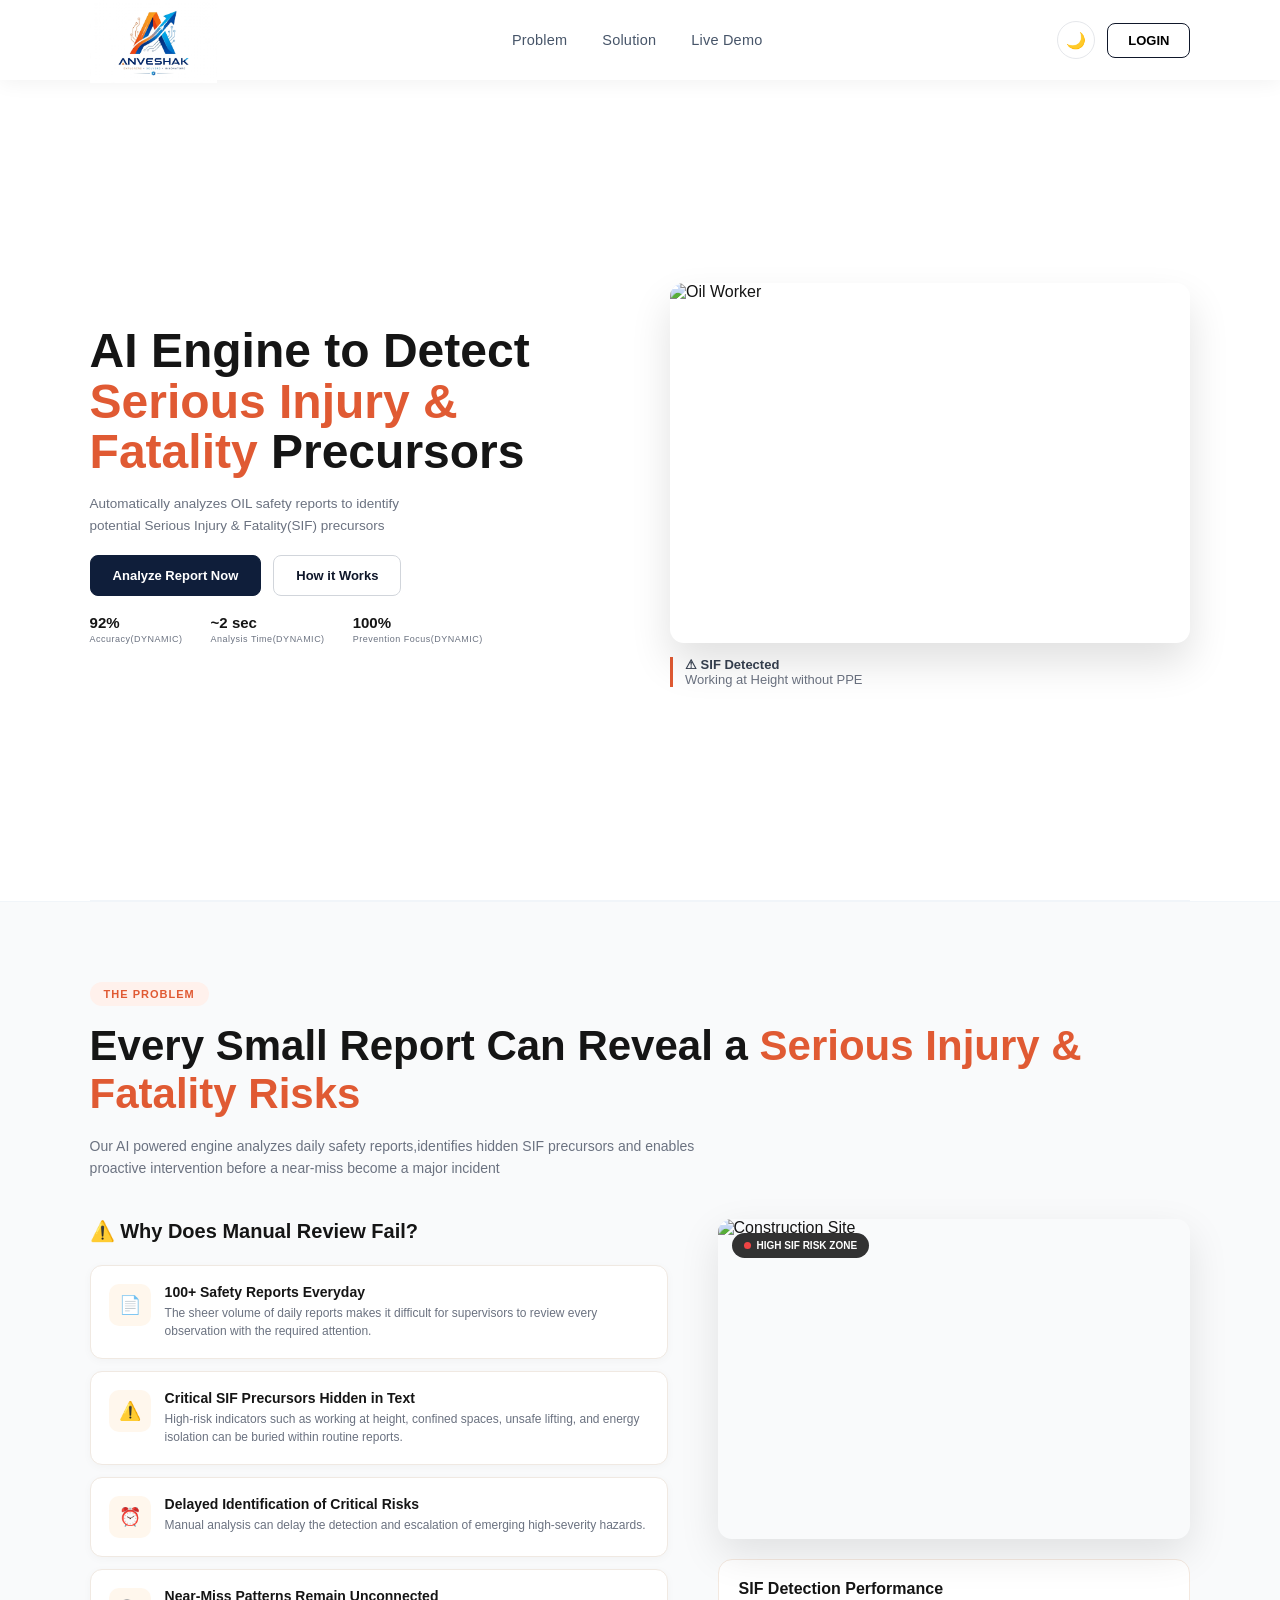
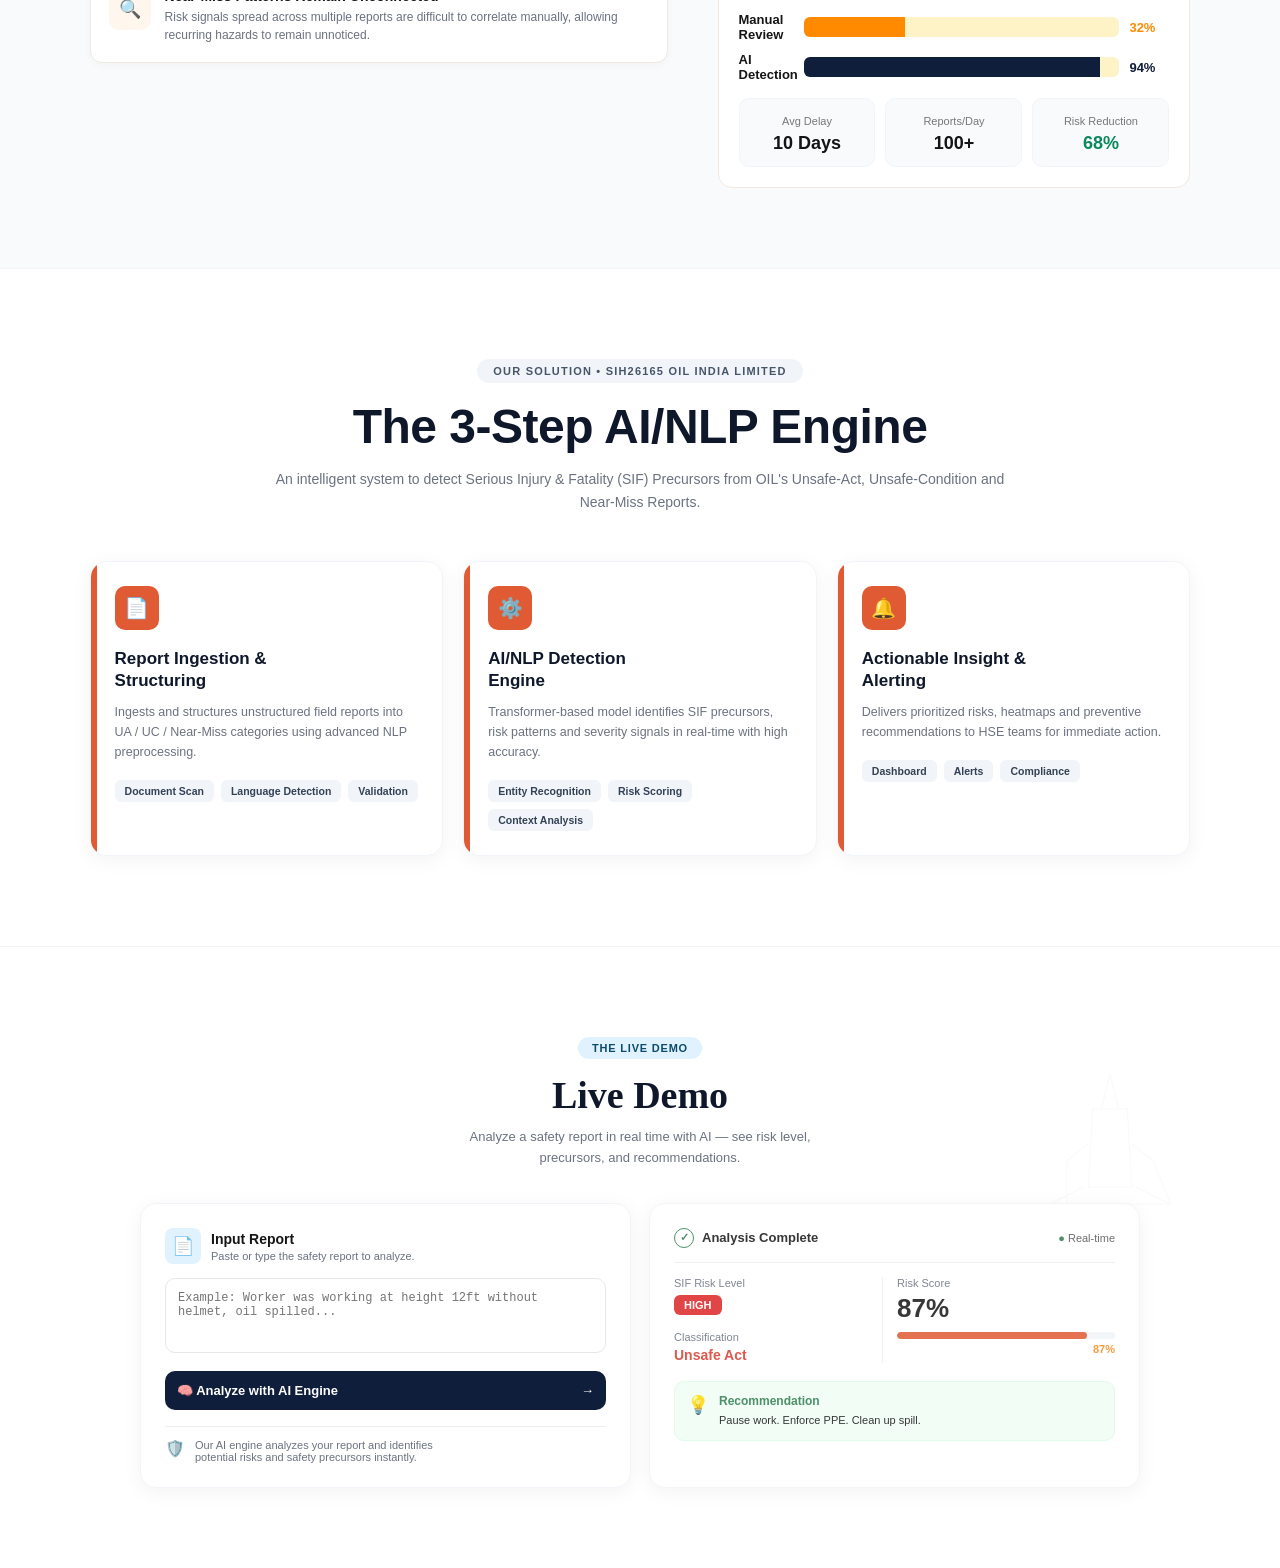
==== commit dbea848c: "copy final fix to index" ====
--- a/index.html
+++ b/index.html
@@ -12,7 +12,7 @@
         nav{display:flex;gap:35px;align-items:center}
         nav a{text-decoration:none;color:#475569;font-size:14.5px;font-weight:500;letter-spacing:0.2px;transition:.3s}
         nav a:hover{color:#0a1e42}
-        nav a.active{color:#0a1e42;font-weight:400;border-bottom:none;padding-bottom:0}
+        nav a.active{color:#475569;font-weight:500;border-bottom:none;padding-bottom:0}
         .login-btn{padding:9px 20px;border:1.5px solid #0f172a;border-radius:8px;background:transparent;cursor:pointer;font-size:13px;font-weight:600;transition:.3s}
         .theme-btn{width:38px;height:38px;border-radius:50%;border:1px solid #e5e7eb;background:#fff;cursor:pointer;font-size:16px;display:grid;place-items:center;transition:.3s}
         .theme-btn:hover{background:#f3f4f6}
@@ -56,13 +56,13 @@
         .slide3-card p{font-size:12.5px;color:#6b7280;line-height:1.6;margin-bottom:18px}
         .slide3-tags{display:flex;flex-wrap:wrap;gap:7px}
         .slide3-tag{font-size:10.5px;background:#f1f5f9;color:#334155;padding:5px 10px;border-radius:6px;font-weight:600}
-        .slide4-live{padding:70px 7% 80px;background:#f8fafc;border-top:none !important;border-bottom:none !important;position:relative;overflow:hidden;text-align:center}
+        .slide4-live{padding:90px 7% 80px;background:#ffffff;border-top:1px solid #f1f5f9;border-bottom:none !important;position:relative;overflow:hidden;text-align:center}
         .slide4-badge{display:inline-block;background:#e0f2fe;color:#0c4a6e;padding:5px 14px;border-radius:20px;font-size:11px;font-weight:700;letter-spacing:.8px;margin-bottom:14px}
         .slide4-title{font-family:Georgia,serif;font-size:38px;font-weight:900;color:#0f172a;margin-bottom:10px}
         .slide4-sub{color:#6b7280;font-size:13px;line-height:1.6;margin-bottom:34px}
         .slide4-rig{position:absolute;right:40px;top:110px;width:260px;opacity:.12;pointer-events:none}
         .slide4-grid{display:grid;grid-template-columns:1fr 1fr;gap:18px;max-width:1000px;margin:0 auto;text-align:left}
-        .slide4-card{background:#fff;border-radius:16px;padding:20px;box-shadow:0 8px 30px rgba(0,0,0,.06);border:1px solid #f1f5f9;transition:.4s}
+        .slide4-card{background:#fff;border-radius:16px;padding:24px;box-shadow:0 4px 20px rgba(0,0,0,.05);border:1px solid #f1f5f9;transition:.4s}
         .slide4-card:hover{transform:translateY(-4px)}
         .slide4-icon{width:36px;height:36px;background:#e0f2fe;border-radius:8px;display:grid;place-items:center;font-size:18px}
         .slide4-textarea{width:100%;margin-top:14px;background:#fff;border:1px solid #e5e7eb;border-radius:10px;padding:12px;font-size:12px;min-height:75px;outline:none;resize:none}
@@ -114,7 +114,7 @@
         <nav>
             <a href="#problem">Problem</a>
             <a href="#solution">Solution</a>
-            <a href="#live" class="active">Live Demo</a>
+            <a href="#live">Live Demo</a>
         </nav>
         <div style="display:flex;gap:12px;align-items:center">
             <button id="themeToggle" class="theme-btn" onclick="toggleTheme()">🌙</button>
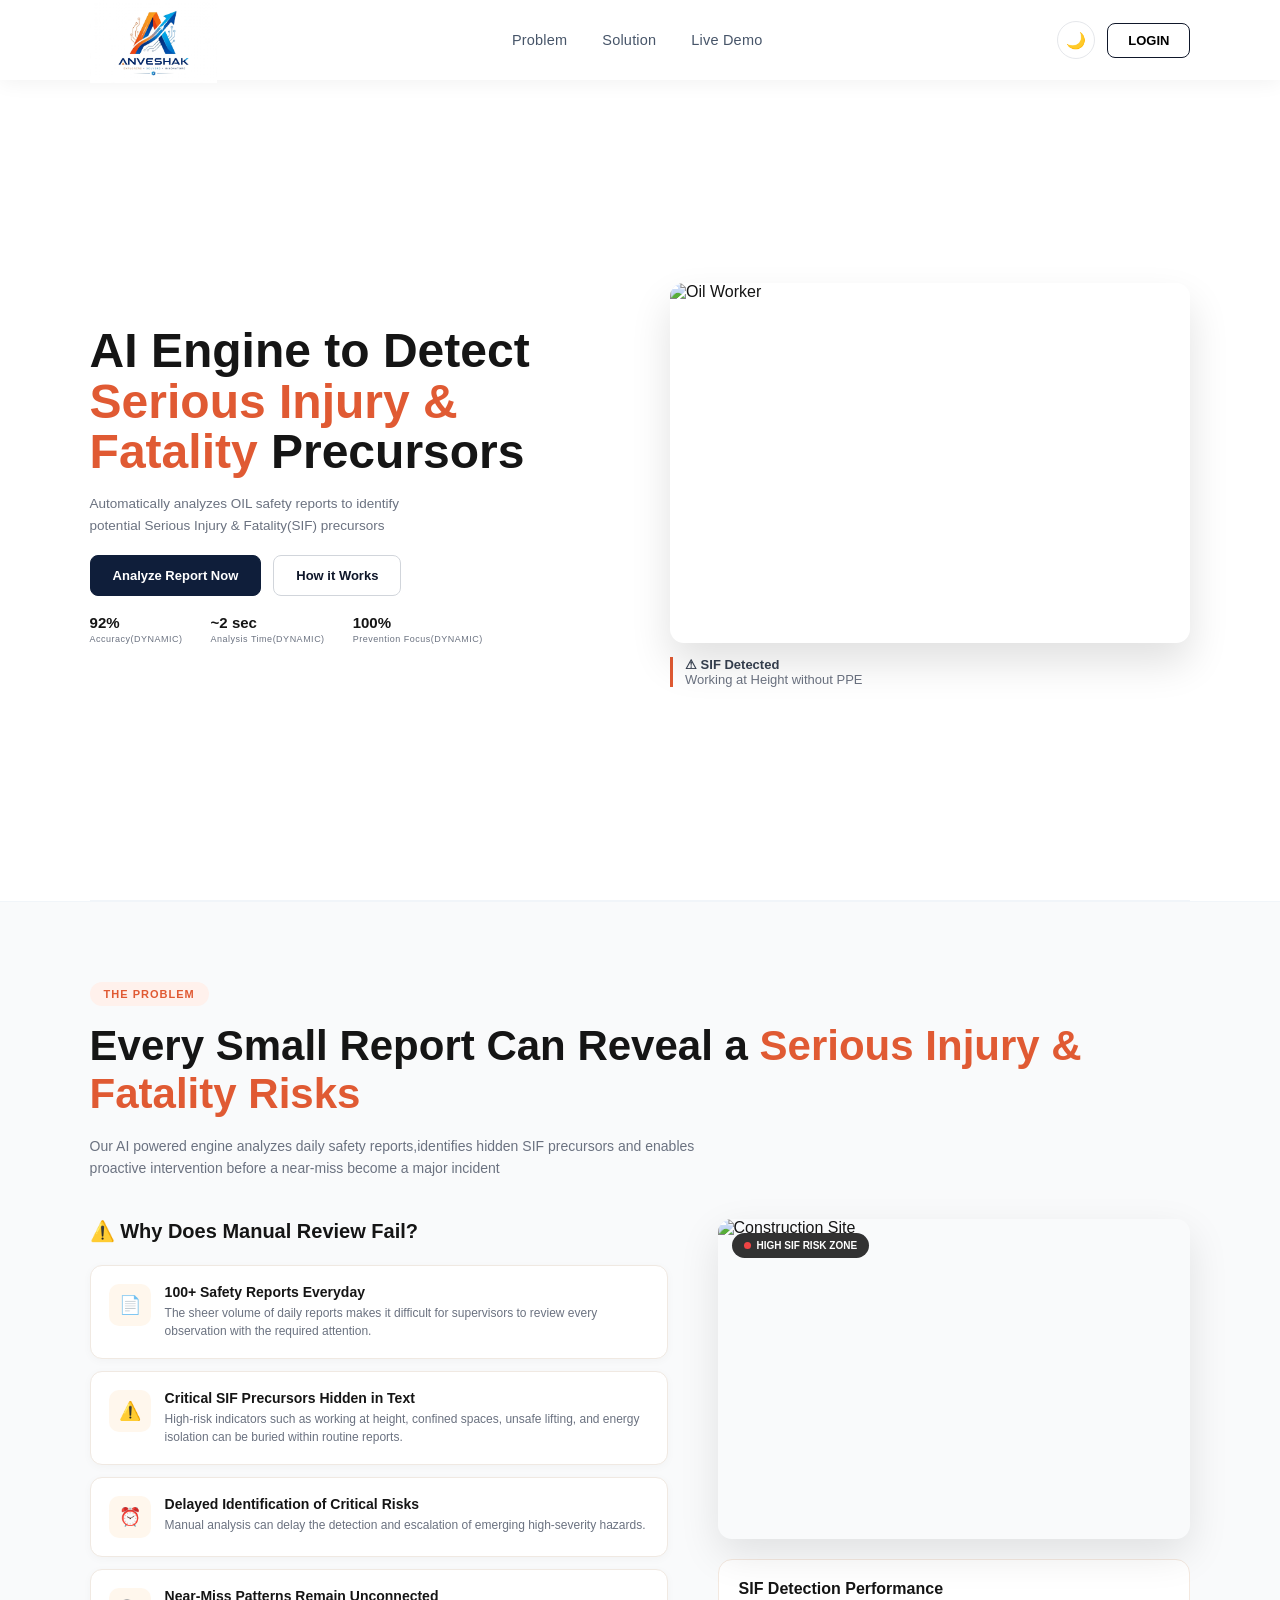
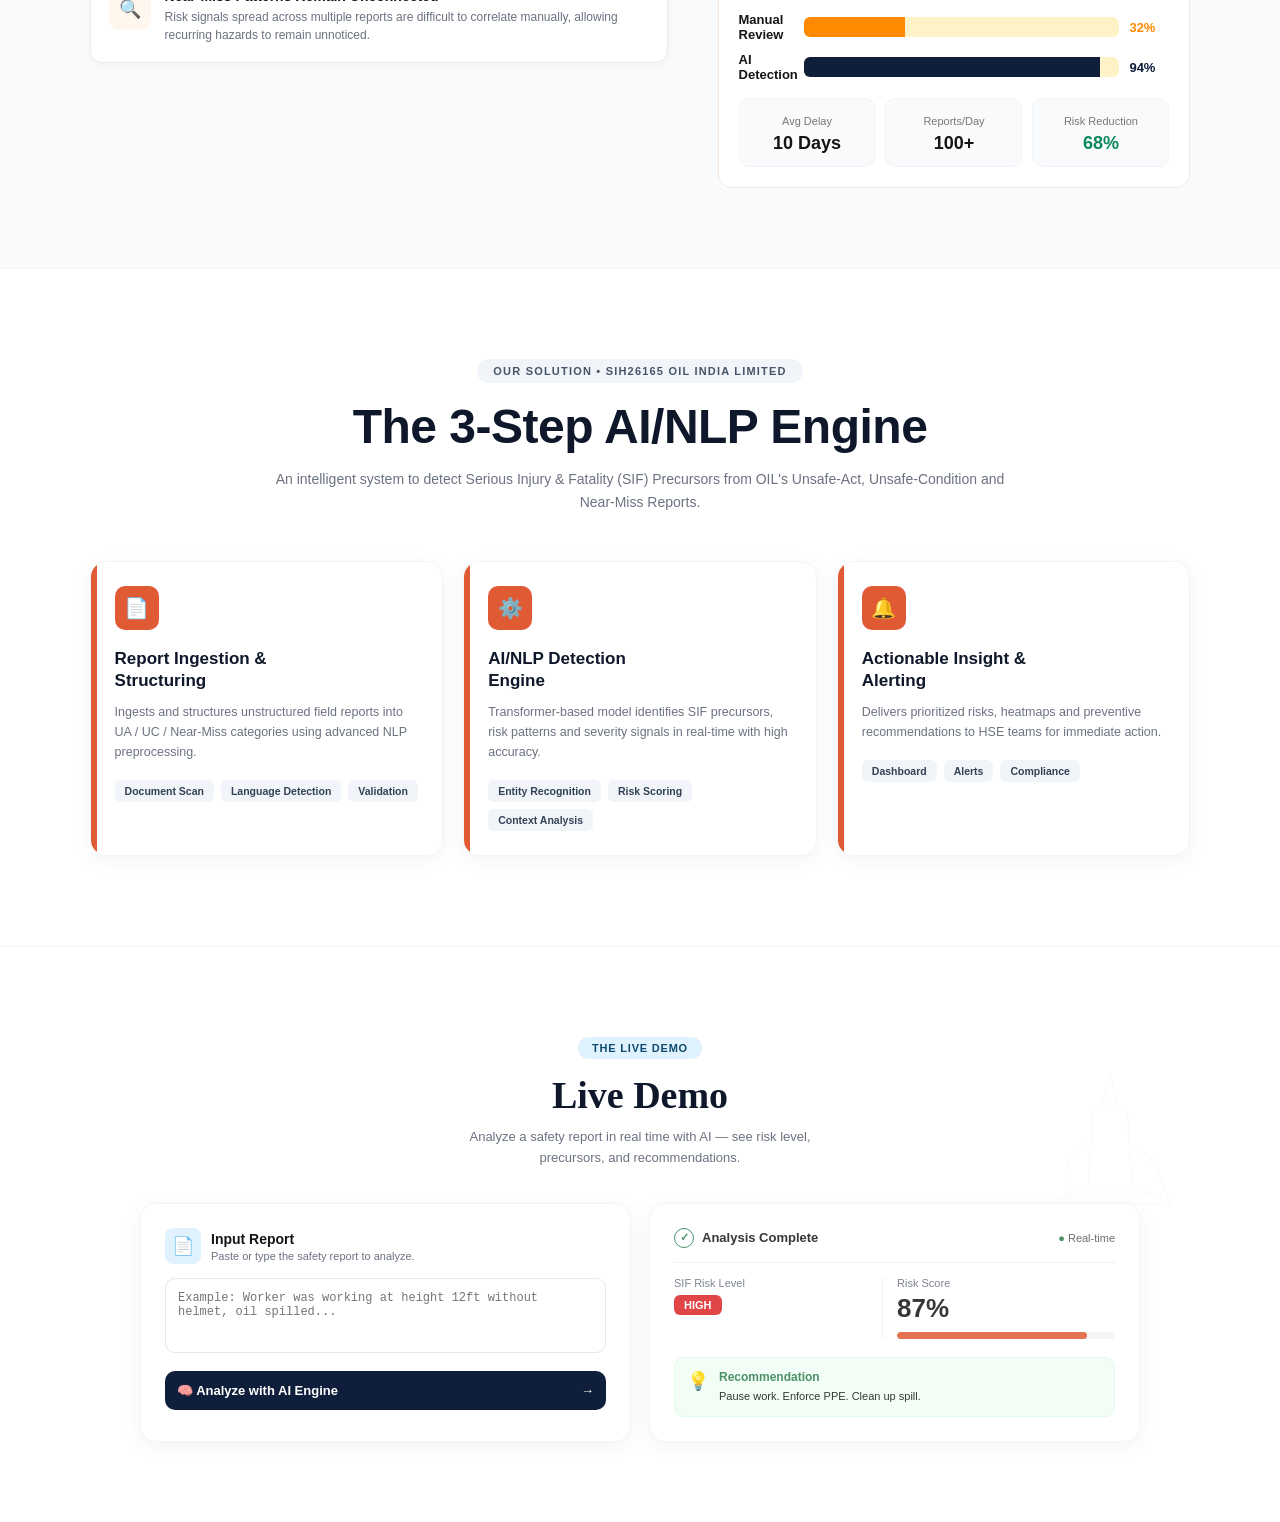
==== commit 3746e559: "Fixed: Separated CSS and JS files" ====
--- a/index.html
+++ b/index.html
@@ -4,109 +4,7 @@
     <meta charset="UTF-8">
     <meta name="viewport" content="width=device-width, initial-scale=1.0">
     <title>Anveshak</title>
-    <style>
-        *{margin:0;padding:0;box-sizing:border-box}
-        body{font-family:Arial,Helvetica,sans-serif;background:#ffffff;color:#151515;overflow-x:hidden;transition:background .3s,color .3s}
-        header{width:100%;height:80px;padding:0 7%;display:flex;align-items:center;justify-content:space-between;background:#fff;position:sticky;top:0;z-index:100;box-shadow:0 2px 20px rgba(0,0,0,.06);border-bottom:none}
-        .logo-img{height:85px;width:auto;object-fit:contain}
-        nav{display:flex;gap:35px;align-items:center}
-        nav a{text-decoration:none;color:#475569;font-size:14.5px;font-weight:500;letter-spacing:0.2px;transition:.3s}
-        nav a:hover{color:#0a1e42}
-        nav a.active{color:#475569;font-weight:500;border-bottom:none;padding-bottom:0}
-        .login-btn{padding:9px 20px;border:1.5px solid #0f172a;border-radius:8px;background:transparent;cursor:pointer;font-size:13px;font-weight:600;transition:.3s}
-        .theme-btn{width:38px;height:38px;border-radius:50%;border:1px solid #e5e7eb;background:#fff;cursor:pointer;font-size:16px;display:grid;place-items:center;transition:.3s}
-        .theme-btn:hover{background:#f3f4f6}
-        .hero{height:calc(100vh - 80px);min-height:520px;display:flex;align-items:center;justify-content:space-between;gap:60px;padding:15px 7% 25px;overflow:hidden}
-        .hero-content{width:48%}.hero-title{font-size:clamp(32px,4vw,48px);line-height:1.05;font-weight:800;margin-bottom:16px}.hero-title .orange{color:#e05a33}
-        .description{max-width:560px;color:#6b7280;font-size:13.5px;line-height:1.6;margin-bottom:18px}
-        .buttons{display:flex;gap:12px;margin-bottom:18px}.primary-btn,.secondary-btn{padding:12px 22px;border-radius:8px;font-size:13px;font-weight:600;cursor:pointer;transition:.3s}
-        .primary-btn{background:#0f1e3a;color:#fff;border:1px solid #0f1e3a}.primary-btn:hover{background:#1e293b}
-        .secondary-btn{background:#fff;color:#0f172a;border:1.5px solid #d1d5db}.secondary-btn:hover{background:#f8fafc}
-        .stats{display:flex;gap:28px}.stat{display:flex;flex-direction:column}.stat-number{font-size:15px;font-weight:700;margin-bottom:3px}.stat-label{font-size:9px;color:#6b7280;letter-spacing:.5px}
-        .hero-image-section{width:48%;position:relative}.image-box{width:100%;height:360px;overflow:hidden;position:relative;border-radius:14px;box-shadow:0 20px 40px rgba(0,0,0,.12)}.image-box img{width:100%;height:100%;object-fit:cover;display:block}
-        .image-caption{margin-top:14px;border-left:3px solid #e05a33;padding-left:12px;font-size:13px;color:#6b7280}.image-caption strong{color:#374151;font-weight:600}
-        .bottom-line{width:86%;height:1px;background:#f1f5f9;margin:0 auto}
-        .slide2-problem{padding:80px 7%;background:#f9fafb;border-top:1px solid #f1f5f9}
-        .slide2-badge{display:inline-block;background:#fff1ec;color:#e05a33;padding:6px 14px;border-radius:20px;font-size:11px;font-weight:800;letter-spacing:1px}
-        .slide2-title{font-size:clamp(28px,3.5vw,42px);font-weight:800;line-height:1.15;margin:16px 0}.slide2-title span{color:#e05a33}
-        .slide2-subtitle{color:#6b7280;font-size:14px;line-height:1.6;margin-bottom:40px;max-width:650px}
-        .slide2-grid{display:grid;grid-template-columns:1.1fr 0.9fr;gap:50px;align-items:start}
-        .slide2-review-title{font-size:20px;font-weight:700;margin-bottom:22px}
-        .slide2-card{display:flex;gap:14px;padding:18px;border:1px solid #f0e9e2;border-radius:12px;background:#fff;margin-bottom:12px;box-shadow:0 2px 10px rgba(0,0,0,.03);transition:.3s}
-        .slide2-icon{min-width:42px;height:42px;border-radius:10px;display:grid;place-items:center;font-size:18px;background:#fff7ed}
-        .slide2-card h4{font-size:14px;font-weight:600;margin-bottom:4px}.slide2-card p{font-size:12px;color:#6b7280;line-height:1.5}
-        .slide2-img-box{width:100%;height:320px;border-radius:14px;overflow:hidden;position:relative;box-shadow:0 15px 40px rgba(0,0,0,.1)}.slide2-img-box img{width:100%;height:100%;object-fit:cover}
-        .slide2-risk{position:absolute;top:14px;left:14px;background:rgba(0,0,0,.8);color:#fff;padding:7px 12px;border-radius:20px;font-size:10px;font-weight:600;display:flex;align-items:center;gap:6px}
-        .slide2-dot{width:7px;height:7px;background:#ef4444;border-radius:50%;animation:slide2blink 1.5s infinite}@keyframes slide2blink{0%,100%{opacity:1}50%{opacity:.3}}
-        .analytics-box{margin-top:20px;border:1px solid #f3e8df;border-radius:14px;padding:20px;background:#fff}
-        .analytics-title{font-size:16px;font-weight:700;margin-bottom:14px}.bar-row{display:flex;align-items:center;gap:10px;margin-bottom:10px;font-size:13px}
-        .bar-label{width:55px;font-weight:600}.bar-track{flex:1;height:20px;background:#fef3c7;border-radius:6px;overflow:hidden}
-        .bar-fill-manual{width:32%;height:100%;background:#ff8a00}.bar-fill-ai{width:94%;height:100%;background:#0f1e3a}.bar-value{width:40px;font-weight:700}
-        .stats-mini{display:grid;grid-template-columns:repeat(3,1fr);gap:10px;margin-top:16px}.mini-card{background:#f9fafb;border:1px solid #f1f5f9;border-radius:10px;padding:12px;text-align:center}.mini-card small{font-size:11px;color:#777}.mini-card b{display:block;font-size:18px;margin-top:4px}
-        .slide3-solution{padding:90px 7%;background:#fff;border-top:1px solid #f1f5f9;text-align:center}
-        .slide3-badge{display:inline-block;background:#f1f5f9;color:#475569;padding:6px 16px;border-radius:20px;font-size:11px;font-weight:700;letter-spacing:1.2px;margin-bottom:18px}
-        .slide3-title{font-size:clamp(32px,4vw,48px);font-weight:900;color:#0f172a;line-height:1.1;margin-bottom:14px;letter-spacing:-0.5px}
-        .slide3-subtitle{color:#6b7280;font-size:14px;line-height:1.6;max-width:760px;margin:0 auto 48px auto}
-        .slide3-grid{display:grid;grid-template-columns:repeat(3,1fr);gap:20px;text-align:left}
-        .slide3-card{border:1px solid #f1f5f9;border-radius:16px;background:#fff;padding:24px;position:relative;overflow:hidden;box-shadow:0 4px 20px rgba(0,0,0,.05);transition:.4s}
-        .slide3-card:hover{box-shadow:0 12px 30px rgba(0,0,0,.08);transform:translateY(-4px)}
-        .slide3-card::before{content:'';position:absolute;left:0;top:0;width:6px;height:100%;background:#e05a33}
-        .slide3-icon{width:44px;height:44px;border-radius:10px;background:#e05a33;display:grid;place-items:center;color:#fff;font-size:20px;margin-bottom:18px}
-        .slide3-card h3{font-size:17px;font-weight:800;line-height:1.3;margin-bottom:10px;color:#0f172a}
-        .slide3-card p{font-size:12.5px;color:#6b7280;line-height:1.6;margin-bottom:18px}
-        .slide3-tags{display:flex;flex-wrap:wrap;gap:7px}
-        .slide3-tag{font-size:10.5px;background:#f1f5f9;color:#334155;padding:5px 10px;border-radius:6px;font-weight:600}
-        .slide4-live{padding:90px 7% 80px;background:#ffffff;border-top:1px solid #f1f5f9;border-bottom:none !important;position:relative;overflow:hidden;text-align:center}
-        .slide4-badge{display:inline-block;background:#e0f2fe;color:#0c4a6e;padding:5px 14px;border-radius:20px;font-size:11px;font-weight:700;letter-spacing:.8px;margin-bottom:14px}
-        .slide4-title{font-family:Georgia,serif;font-size:38px;font-weight:900;color:#0f172a;margin-bottom:10px}
-        .slide4-sub{color:#6b7280;font-size:13px;line-height:1.6;margin-bottom:34px}
-        .slide4-rig{position:absolute;right:40px;top:110px;width:260px;opacity:.12;pointer-events:none}
-        .slide4-grid{display:grid;grid-template-columns:1fr 1fr;gap:18px;max-width:1000px;margin:0 auto;text-align:left}
-        .slide4-card{background:#fff;border-radius:16px;padding:24px;box-shadow:0 4px 20px rgba(0,0,0,.05);border:1px solid #f1f5f9;transition:.4s}
-        .slide4-card:hover{transform:translateY(-4px)}
-        .slide4-icon{width:36px;height:36px;background:#e0f2fe;border-radius:8px;display:grid;place-items:center;font-size:18px}
-        .slide4-textarea{width:100%;margin-top:14px;background:#fff;border:1px solid #e5e7eb;border-radius:10px;padding:12px;font-size:12px;min-height:75px;outline:none;resize:none}
-        .slide4-btn{width:100%;margin-top:14px;background:#0f1e3a;color:#fff;padding:12px;border:none;border-radius:10px;font-weight:700;font-size:13px;display:flex;justify-content:space-between;align-items:center;cursor:pointer;transition:.3s}
-        .slide4-btn:hover{transform:translateY(-2px);background:#1e293b}
-        .slide4-small{font-size:11px;color:#6b7280}
-        .slide4-high{background:#dc2626;color:#fff;padding:4px 10px;border-radius:6px;font-size:11px;font-weight:700;display:inline-block}
-        .slide4-bar{width:100%;height:7px;background:#f1f5f9;border-radius:10px;margin-top:8px;overflow:hidden}.slide4-fill{width:0%;height:100%;background:#e05a33;border-radius:10px;transition:1.2s}
-        .slide4-reco{margin-top:18px;background:#f0fdf4;border:1px solid #dcfce7;border-radius:10px;padding:12px;display:flex;gap:10px}
-        @keyframes fadeUp{from{opacity:0;transform:translateY(30px)}to{opacity:1;transform:translateY(0)}}
-        @keyframes slideRight{from{opacity:0;transform:translateX(40px)}to{opacity:1;transform:translateX(0)}}
-        @keyframes zoomSlow{from{transform:scale(1.08)}to{transform:scale(1)}}
-        .reveal{opacity:0;transform:translateY(28px);transition:0.75s cubic-bezier(.2,.8,.2,1)}
-        .reveal.active{opacity:1;transform:translateY(0)}
-        .reveal-d1{transition-delay:.1s}.reveal-d2{transition-delay:.2s}.reveal-d3{transition-delay:.3s}.reveal-d4{transition-delay:.4s}
-        .hero-title{animation:fadeUp .9s ease both}.description{animation:fadeUp .9s .15s both}.buttons{animation:fadeUp .9s .3s both}.stats{animation:fadeUp .9s .45s both}
-        .hero-image-section{animation:slideRight 1s .25s both}.image-box img{animation:zoomSlow 3s ease both}
-
-        /* Mobile + Desktop-site mode fix */
-        @media (max-width:850px), (pointer: coarse) {
-            header{height:auto;padding:14px 5%}
-            .hero{height:auto !important;min-height:auto !important;padding:40px 5% !important;flex-direction:column}
-            .hero-content,.hero-image-section{width:100%}.hero-title{font-size:38px}.image-box{height:300px}.logo-img{height:60px}
-            .slide2-grid{grid-template-columns:1fr}.slide2-img-box{height:300px}
-            .slide4-grid{grid-template-columns:1fr}.slide4-title{font-size:28px}.slide4-rig{display:none}
-        }
-        @media (max-width:550px){nav{display:none}.hero-title{font-size:32px}.stats{gap:18px}.image-box{height:230px}}
-        @media(max-width:950px){.slide3-grid{grid-template-columns:1fr;max-width:520px;margin:0 auto}}
-
-        /* DARK MODE */
-        body.dark-mode{background:#0f1115;color:#e5e7eb}
-        body.dark-mode header{background:#15181f;border-bottom:1px solid #222;box-shadow:none}
-        body.dark-mode nav a{color:#9ca3af}
-        body.dark-mode nav a:hover,body.dark-mode nav a.active{color:#fff}
-        body.dark-mode .hero,body.dark-mode .slide2-problem,body.dark-mode .slide3-solution,body.dark-mode .slide4-live{background:#0f1115 !important;border-color:#222 !important}
-        body.dark-mode .slide2-card,body.dark-mode .slide3-card,body.dark-mode .slide4-card,body.dark-mode .analytics-box,body.dark-mode .mini-card{background:#1a1d26 !important;border-color:#2a2d3a !important}
-        body.dark-mode .slide3-card h3,body.dark-mode .slide2-title,body.dark-mode .slide3-title,body.dark-mode .slide4-title,body.dark-mode .hero-title{color:#fff !important}
-        body.dark-mode .slide2-subtitle,body.dark-mode .slide3-subtitle,body.dark-mode .slide4-sub,body.dark-mode .description,body.dark-mode .slide4-small,body.dark-mode .slide3-card p,body.dark-mode .slide2-card p{color:#9ca3af !important}
-        body.dark-mode .slide4-textarea{background:#15181f;border-color:#2a2d3a;color:#fff}
-        body.dark-mode .bottom-line{background:#222}
-        body.dark-mode .theme-btn{background:#1a1d26;border-color:#2a2d3a;color:#fff}
-        body.dark-mode .login-btn{border-color:#555;color:#fff}
-        body.dark-mode .slide3-badge,body.dark-mode .slide4-badge{background:#1e293b;color:#94a3b8}
-    </style>
+    <link rel="stylesheet" href="anveshak.css">
 </head>
 <body>
     <header>
@@ -114,7 +12,7 @@
         <nav>
             <a href="#problem">Problem</a>
             <a href="#solution">Solution</a>
-            <a href="#live">Live Demo</a>
+            <a href="#live" class="active">Live Demo</a>
         </nav>
         <div style="display:flex;gap:12px;align-items:center">
             <button id="themeToggle" class="theme-btn" onclick="toggleTheme()">🌙</button>
@@ -192,60 +90,19 @@
                     <div style="display:flex;gap:10px;align-items:center"><div class="slide4-icon">📄</div><div><b style="font-size:14px;font-weight:700">Input Report</b><div class="slide4-small" style="margin-top:2px">Paste or type the safety report to analyze.</div></div></div>
                     <textarea class="slide4-textarea" id="liveInput" placeholder="Example: Worker was working at height 12ft without helmet, oil spilled..."></textarea>
                     <button class="slide4-btn" onclick="analyzeLive()"><span>🧠 Analyze with AI Engine</span><span>→</span></button>
-                    <div style="margin-top:16px;border-top:1px solid #eee;padding-top:12px;display:flex;gap:10px"><div>🛡️</div><div class="slide4-small">Our AI engine analyzes your report and identifies<br>potential risks and safety precursors instantly.</div></div>
                 </div>
                 <div class="slide4-card reveal reveal-d1" id="liveResult" style="opacity:0.85">
                     <div style="display:flex;justify-content:space-between;align-items:center"><div style="display:flex;gap:8px;align-items:center;font-weight:700;font-size:13px"><span style="width:20px;height:20px;border:1.5px solid #2e7d4f;border-radius:50%;display:grid;place-items:center;color:#2e7d4f;font-size:11px">✓</span> Analysis Complete</div><span style="font-size:11px;color:#555"><span style="color:#2e7d4f">●</span> Real-time</span></div>
                     <div style="border-top:1px solid #eee;margin:14px 0"></div>
                     <div style="display:grid;grid-template-columns:1fr 1.2fr;gap:14px">
-                        <div><div class="slide4-small">SIF Risk Level</div><div style="margin-top:6px"><span class="slide4-high" id="liveRisk">HIGH</span></div><div style="margin-top:16px"><div class="slide4-small">Classification</div><div style="color:#d93c2f;font-weight:800;margin-top:4px;font-size:14px">Unsafe Act</div></div></div>
-                        <div style="border-left:1px solid #eee;padding-left:14px"><div class="slide4-small">Risk Score</div><div style="font-size:26px;font-weight:900;margin-top:4px" id="liveScore">87%</div><div class="slide4-bar"><div class="slide4-fill" id="liveFill"></div></div><div style="text-align:right;color:#f68c1e;font-size:11px;font-weight:700;margin-top:4px">87%</div></div>
+                        <div><div class="slide4-small">SIF Risk Level</div><div style="margin-top:6px"><span class="slide4-high" id="liveRisk">HIGH</span></div></div>
+                        <div style="border-left:1px solid #eee;padding-left:14px"><div class="slide4-small">Risk Score</div><div style="font-size:26px;font-weight:900;margin-top:4px" id="liveScore">87%</div><div class="slide4-bar"><div class="slide4-fill" id="liveFill"></div></div></div>
                     </div>
                     <div class="slide4-reco"><div style="font-size:18px">💡</div><div><div style="color:#2e7d4f;font-size:12px;font-weight:700">Recommendation</div><div style="font-size:11px;margin-top:4px;line-height:1.5">Pause work. Enforce PPE. Clean up spill.</div></div></div>
                 </div>
             </div>
         </section>
     </main>
-    <script>
-        function howItWorks(){alert("AI analyzes Unsafe Acts, Unsafe Conditions and Near-Miss reports using NLP.")}
-        function loginAlert(){alert("Login page will open here.")}
-        function analyzeLive(){
-            let t=document.getElementById('liveInput').value.trim();
-            if(!t){alert('Please paste a report');return;}
-            let s=t.toLowerCase().includes('height')||t.toLowerCase().includes('helmet')?87:68;
-            document.getElementById('liveResult').style.opacity='1';
-            document.getElementById('liveScore').innerText=s+'%';
-            document.getElementById('liveFill').style.width=s+'%';
-            document.getElementById('liveRisk').innerText=s>80?'HIGH':'MEDIUM';
-            document.getElementById('liveRisk').style.background=s>80?'#d93c2f':'#e67e22';
-        }
-        function toggleTheme(){
-            document.body.classList.toggle('dark-mode');
-            let isDark = document.body.classList.contains('dark-mode');
-            localStorage.setItem('anveshak-theme', isDark ? 'dark' : 'light');
-            document.getElementById('themeToggle').innerText = isDark ? '☀️' : '🌙';
-        }
-        (function(){
-            let saved = localStorage.getItem('anveshak-theme');
-            let prefersDark = window.matchMedia('(prefers-color-scheme: dark)').matches;
-            if(saved === 'dark' || (!saved && prefersDark)){
-                document.body.classList.add('dark-mode');
-                window.addEventListener('DOMContentLoaded', ()=>{
-                    let btn = document.getElementById('themeToggle');
-                    if(btn) btn.innerText = '☀️';
-                });
-            }
-        })();
-        const reveals=document.querySelectorAll('.reveal');
-        const obs=new IntersectionObserver((entries)=>{
-            entries.forEach(e=>{
-                if(e.isIntersecting){e.target.classList.add('active');obs.unobserve(e.target);}
-            });
-        },{threshold:0.15});
-        reveals.forEach(r=>obs.observe(r));
-        window.addEventListener('load',()=>{
-            setTimeout(()=>{document.getElementById('liveFill').style.width='87%'},800);
-        });
-    </script>
+    <script src="anveshak.js"></script>
 </body>
 </html>
--- a/anveshak.css
+++ b/anveshak.css
@@ -0,0 +1,97 @@
+*{margin:0;padding:0;box-sizing:border-box}
+body{font-family:Arial,Helvetica,sans-serif;background:#ffffff;color:#151515;overflow-x:hidden;transition:background .3s,color .3s}
+header{width:100%;height:80px;padding:0 7%;display:flex;align-items:center;justify-content:space-between;background:#fff;position:sticky;top:0;z-index:100;box-shadow:0 2px 20px rgba(0,0,0,.06);border-bottom:none}
+.logo-img{height:85px;width:auto;object-fit:contain}
+nav{display:flex;gap:35px;align-items:center}
+nav a{text-decoration:none;color:#475569;font-size:14.5px;font-weight:500;letter-spacing:0.2px;transition:.3s}
+nav a:hover{color:#0a1e42}
+nav a.active{color:#475569;font-weight:500;border-bottom:none;padding-bottom:0}
+.login-btn{padding:9px 20px;border:1.5px solid #0f172a;border-radius:8px;background:transparent;cursor:pointer;font-size:13px;font-weight:600;transition:.3s}
+.theme-btn{width:38px;height:38px;border-radius:50%;border:1px solid #e5e7eb;background:#fff;cursor:pointer;font-size:16px;display:grid;place-items:center;transition:.3s}
+.theme-btn:hover{background:#f3f4f6}
+.hero{height:calc(100vh - 80px);min-height:520px;display:flex;align-items:center;justify-content:space-between;gap:60px;padding:15px 7% 25px;overflow:hidden}
+.hero-content{width:48%}.hero-title{font-size:clamp(32px,4vw,48px);line-height:1.05;font-weight:800;margin-bottom:16px}.hero-title .orange{color:#e05a33}
+.description{max-width:560px;color:#6b7280;font-size:13.5px;line-height:1.6;margin-bottom:18px}
+.buttons{display:flex;gap:12px;margin-bottom:18px}.primary-btn,.secondary-btn{padding:12px 22px;border-radius:8px;font-size:13px;font-weight:600;cursor:pointer;transition:.3s}
+.primary-btn{background:#0f1e3a;color:#fff;border:1px solid #0f1e3a}.primary-btn:hover{background:#1e293b}
+.secondary-btn{background:#fff;color:#0f172a;border:1.5px solid #d1d5db}.secondary-btn:hover{background:#f8fafc}
+.stats{display:flex;gap:28px}.stat{display:flex;flex-direction:column}.stat-number{font-size:15px;font-weight:700;margin-bottom:3px}.stat-label{font-size:9px;color:#6b7280;letter-spacing:.5px}
+.hero-image-section{width:48%;position:relative}.image-box{width:100%;height:360px;overflow:hidden;position:relative;border-radius:14px;box-shadow:0 20px 40px rgba(0,0,0,.12)}.image-box img{width:100%;height:100%;object-fit:cover;display:block}
+.image-caption{margin-top:14px;border-left:3px solid #e05a33;padding-left:12px;font-size:13px;color:#6b7280}.image-caption strong{color:#374151;font-weight:600}
+.bottom-line{width:86%;height:1px;background:#f1f5f9;margin:0 auto}
+.slide2-problem{padding:80px 7%;background:#f9fafb;border-top:1px solid #f1f5f9}
+.slide2-badge{display:inline-block;background:#fff1ec;color:#e05a33;padding:6px 14px;border-radius:20px;font-size:11px;font-weight:800;letter-spacing:1px}
+.slide2-title{font-size:clamp(28px,3.5vw,42px);font-weight:800;line-height:1.15;margin:16px 0}.slide2-title span{color:#e05a33}
+.slide2-subtitle{color:#6b7280;font-size:14px;line-height:1.6;margin-bottom:40px;max-width:650px}
+.slide2-grid{display:grid;grid-template-columns:1.1fr 0.9fr;gap:50px;align-items:start}
+.slide2-review-title{font-size:20px;font-weight:700;margin-bottom:22px}
+.slide2-card{display:flex;gap:14px;padding:18px;border:1px solid #f0e9e2;border-radius:12px;background:#fff;margin-bottom:12px;box-shadow:0 2px 10px rgba(0,0,0,.03);transition:.3s}
+.slide2-icon{min-width:42px;height:42px;border-radius:10px;display:grid;place-items:center;font-size:18px;background:#fff7ed}
+.slide2-card h4{font-size:14px;font-weight:600;margin-bottom:4px}.slide2-card p{font-size:12px;color:#6b7280;line-height:1.5}
+.slide2-img-box{width:100%;height:320px;border-radius:14px;overflow:hidden;position:relative;box-shadow:0 15px 40px rgba(0,0,0,.1)}.slide2-img-box img{width:100%;height:100%;object-fit:cover}
+.slide2-risk{position:absolute;top:14px;left:14px;background:rgba(0,0,0,.8);color:#fff;padding:7px 12px;border-radius:20px;font-size:10px;font-weight:600;display:flex;align-items:center;gap:6px}
+.slide2-dot{width:7px;height:7px;background:#ef4444;border-radius:50%;animation:slide2blink 1.5s infinite}@keyframes slide2blink{0%,100%{opacity:1}50%{opacity:.3}}
+.analytics-box{margin-top:20px;border:1px solid #f3e8df;border-radius:14px;padding:20px;background:#fff}
+.analytics-title{font-size:16px;font-weight:700;margin-bottom:14px}.bar-row{display:flex;align-items:center;gap:10px;margin-bottom:10px;font-size:13px}
+.bar-label{width:55px;font-weight:600}.bar-track{flex:1;height:20px;background:#fef3c7;border-radius:6px;overflow:hidden}
+.bar-fill-manual{width:32%;height:100%;background:#ff8a00}.bar-fill-ai{width:94%;height:100%;background:#0f1e3a}.bar-value{width:40px;font-weight:700}
+.stats-mini{display:grid;grid-template-columns:repeat(3,1fr);gap:10px;margin-top:16px}.mini-card{background:#f9fafb;border:1px solid #f1f5f9;border-radius:10px;padding:12px;text-align:center}.mini-card small{font-size:11px;color:#777}.mini-card b{display:block;font-size:18px;margin-top:4px}
+.slide3-solution{padding:90px 7%;background:#fff;border-top:1px solid #f1f5f9;text-align:center}
+.slide3-badge{display:inline-block;background:#f1f5f9;color:#475569;padding:6px 16px;border-radius:20px;font-size:11px;font-weight:700;letter-spacing:1.2px;margin-bottom:18px}
+.slide3-title{font-size:clamp(32px,4vw,48px);font-weight:900;color:#0f172a;line-height:1.1;margin-bottom:14px;letter-spacing:-0.5px}
+.slide3-subtitle{color:#6b7280;font-size:14px;line-height:1.6;max-width:760px;margin:0 auto 48px auto}
+.slide3-grid{display:grid;grid-template-columns:repeat(3,1fr);gap:20px;text-align:left}
+.slide3-card{border:1px solid #f1f5f9;border-radius:16px;background:#fff;padding:24px;position:relative;overflow:hidden;box-shadow:0 4px 20px rgba(0,0,0,.05);transition:.4s}
+.slide3-card:hover{box-shadow:0 12px 30px rgba(0,0,0,.08);transform:translateY(-4px)}
+.slide3-card::before{content:'';position:absolute;left:0;top:0;width:6px;height:100%;background:#e05a33}
+.slide3-icon{width:44px;height:44px;border-radius:10px;background:#e05a33;display:grid;place-items:center;color:#fff;font-size:20px;margin-bottom:18px}
+.slide3-card h3{font-size:17px;font-weight:800;line-height:1.3;margin-bottom:10px;color:#0f172a}
+.slide3-card p{font-size:12.5px;color:#6b7280;line-height:1.6;margin-bottom:18px}
+.slide3-tags{display:flex;flex-wrap:wrap;gap:7px}
+.slide3-tag{font-size:10.5px;background:#f1f5f9;color:#334155;padding:5px 10px;border-radius:6px;font-weight:600}
+.slide4-live{padding:90px 7% 80px;background:#ffffff;border-top:1px solid #f1f5f9;border-bottom:none !important;position:relative;overflow:hidden;text-align:center}
+.slide4-badge{display:inline-block;background:#e0f2fe;color:#0c4a6e;padding:5px 14px;border-radius:20px;font-size:11px;font-weight:700;letter-spacing:.8px;margin-bottom:14px}
+.slide4-title{font-family:Georgia,serif;font-size:38px;font-weight:900;color:#0f172a;margin-bottom:10px}
+.slide4-sub{color:#6b7280;font-size:13px;line-height:1.6;margin-bottom:34px}
+.slide4-rig{position:absolute;right:40px;top:110px;width:260px;opacity:.12;pointer-events:none}
+.slide4-grid{display:grid;grid-template-columns:1fr 1fr;gap:18px;max-width:1000px;margin:0 auto;text-align:left}
+.slide4-card{background:#fff;border-radius:16px;padding:24px;box-shadow:0 4px 20px rgba(0,0,0,.05);border:1px solid #f1f5f9;transition:.4s}
+.slide4-card:hover{transform:translateY(-4px)}
+.slide4-icon{width:36px;height:36px;background:#e0f2fe;border-radius:8px;display:grid;place-items:center;font-size:18px}
+.slide4-textarea{width:100%;margin-top:14px;background:#fff;border:1px solid #e5e7eb;border-radius:10px;padding:12px;font-size:12px;min-height:75px;outline:none;resize:none}
+.slide4-btn{width:100%;margin-top:14px;background:#0f1e3a;color:#fff;padding:12px;border:none;border-radius:10px;font-weight:700;font-size:13px;display:flex;justify-content:space-between;align-items:center;cursor:pointer;transition:.3s}
+.slide4-btn:hover{transform:translateY(-2px);background:#1e293b}
+.slide4-small{font-size:11px;color:#6b7280}
+.slide4-high{background:#dc2626;color:#fff;padding:4px 10px;border-radius:6px;font-size:11px;font-weight:700;display:inline-block}
+.slide4-bar{width:100%;height:7px;background:#f1f5f9;border-radius:10px;margin-top:8px;overflow:hidden}.slide4-fill{width:0%;height:100%;background:#e05a33;border-radius:10px;transition:1.2s}
+.slide4-reco{margin-top:18px;background:#f0fdf4;border:1px solid #dcfce7;border-radius:10px;padding:12px;display:flex;gap:10px}
+@keyframes fadeUp{from{opacity:0;transform:translateY(30px)}to{opacity:1;transform:translateY(0)}}
+@keyframes slideRight{from{opacity:0;transform:translateX(40px)}to{opacity:1;transform:translateX(0)}}
+@keyframes zoomSlow{from{transform:scale(1.08)}to{transform:scale(1)}}
+.reveal{opacity:0;transform:translateY(28px);transition:0.75s cubic-bezier(.2,.8,.2,1)}
+.reveal.active{opacity:1;transform:translateY(0)}
+.reveal-d1{transition-delay:.1s}.reveal-d2{transition-delay:.2s}.reveal-d3{transition-delay:.3s}.reveal-d4{transition-delay:.4s}
+.hero-title{animation:fadeUp .9s ease both}.description{animation:fadeUp .9s .15s both}.buttons{animation:fadeUp .9s .3s both}.stats{animation:fadeUp .9s .45s both}
+.hero-image-section{animation:slideRight 1s .25s both}.image-box img{animation:zoomSlow 3s ease both}
+@media (max-width:850px), (pointer: coarse) {
+    header{height:auto;padding:14px 5%}
+    .hero{height:auto !important;min-height:auto !important;padding:40px 5% !important;flex-direction:column}
+    .hero-content,.hero-image-section{width:100%}.hero-title{font-size:38px}.image-box{height:300px}.logo-img{height:60px}
+    .slide2-grid{grid-template-columns:1fr}.slide2-img-box{height:300px}
+    .slide4-grid{grid-template-columns:1fr}.slide4-title{font-size:28px}.slide4-rig{display:none}
+}
+@media (max-width:550px){nav{display:none}.hero-title{font-size:32px}.stats{gap:18px}.image-box{height:230px}}
+@media(max-width:950px){.slide3-grid{grid-template-columns:1fr;max-width:520px;margin:0 auto}}
+body.dark-mode{background:#0f1115;color:#e5e7eb}
+body.dark-mode header{background:#15181f;border-bottom:1px solid #222;box-shadow:none}
+body.dark-mode nav a{color:#9ca3af}
+body.dark-mode nav a:hover,body.dark-mode nav a.active{color:#fff}
+body.dark-mode .hero,body.dark-mode .slide2-problem,body.dark-mode .slide3-solution,body.dark-mode .slide4-live{background:#0f1115 !important;border-color:#222 !important}
+body.dark-mode .slide2-card,body.dark-mode .slide3-card,body.dark-mode .slide4-card,body.dark-mode .analytics-box,body.dark-mode .mini-card{background:#1a1d26 !important;border-color:#2a2d3a !important}
+body.dark-mode .slide3-card h3,body.dark-mode .slide2-title,body.dark-mode .slide3-title,body.dark-mode .slide4-title,body.dark-mode .hero-title{color:#fff !important}
+body.dark-mode .slide2-subtitle,body.dark-mode .slide3-subtitle,body.dark-mode .slide4-sub,body.dark-mode .description,body.dark-mode .slide4-small,body.dark-mode .slide3-card p,body.dark-mode .slide2-card p{color:#9ca3af !important}
+body.dark-mode .slide4-textarea{background:#15181f;border-color:#2a2d3a;color:#fff}
+body.dark-mode .bottom-line{background:#222}
+body.dark-mode .theme-btn{background:#1a1d26;border-color:#2a2d3a;color:#fff}
+body.dark-mode .login-btn{border-color:#555;color:#fff}
+body.dark-mode .slide3-badge,body.dark-mode .slide4-badge{background:#1e293b;color:#94a3b8}
